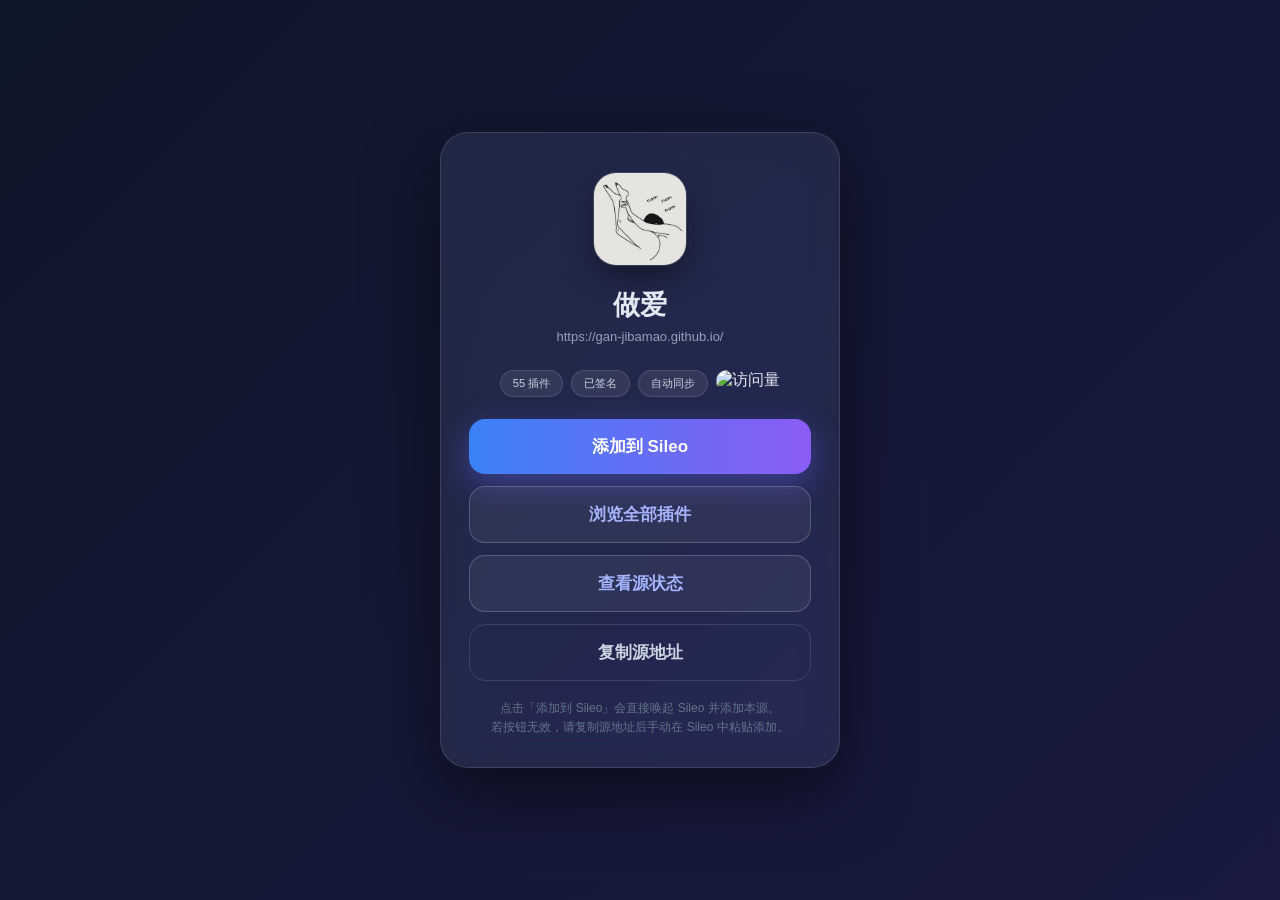
==== index.html @ 54652205 "feat: 移除首页「添加到 Cydia」按钮 去掉 index.html 第105行的 cydia:// 深链按钮，以及随之失效的 .btn.cydia 样式。 首页仅保留 Sileo 添加入口。" ====
<!DOCTYPE html>
<html lang="zh-CN">
<head>
<meta charset="UTF-8">
<meta name="viewport" content="width=device-width, initial-scale=1.0, viewport-fit=cover">
<title>做爱 · Sileo 源</title>
<style>
  :root {
    --bg1: #0f172a;
    --bg2: #1e1b4b;
    --bg3: #0f172a;
    --card: rgba(255,255,255,0.07);
    --border: rgba(255,255,255,0.12);
    --text: #e2e8f0;
    --muted: #94a3b8;
  }
  * { margin: 0; padding: 0; box-sizing: border-box; }
  body {
    font-family: -apple-system, "PingFang SC", "Helvetica Neue", sans-serif;
    min-height: 100vh;
    display: flex;
    align-items: center;
    justify-content: center;
    background: linear-gradient(135deg, var(--bg1), var(--bg2), var(--bg3));
    background-size: 300% 300%;
    animation: bgmove 18s ease infinite;
    padding: 24px;
    color: var(--text);
  }
  @keyframes bgmove {
    0% { background-position: 0% 50%; }
    50% { background-position: 100% 50%; }
    100% { background-position: 0% 50%; }
  }
  .wrap { width: 100%; max-width: 400px; }
  .card {
    background: var(--card);
    border: 1px solid var(--border);
    border-radius: 28px;
    padding: 40px 28px 30px;
    text-align: center;
    backdrop-filter: blur(18px) saturate(140%);
    box-shadow: 0 24px 70px rgba(0,0,0,0.5);
  }
  .icon {
    width: 92px; height: 92px;
    border-radius: 22px;
    object-fit: cover;
    box-shadow: 0 0 0 1px rgba(255,255,255,0.15), 0 12px 30px rgba(0,0,0,0.4);
  }
  h1 { font-size: 27px; margin: 18px 0 6px; font-weight: 700; letter-spacing: 0.5px; }
  .url {
    font-size: 13px; color: var(--muted);
    word-break: break-all; margin-bottom: 26px;
  }
  .btn {
    display: block; width: 100%;
    padding: 16px 0; border-radius: 16px;
    font-size: 17px; font-weight: 600;
    text-decoration: none; margin-bottom: 12px;
    transition: transform .08s ease, opacity .2s ease, box-shadow .2s ease;
    -webkit-tap-highlight-color: transparent;
    cursor: pointer; border: none; color: #fff;
  }
  .btn:active { transform: scale(0.97); }
  .btn.sileo {
    background: linear-gradient(90deg, #3b82f6, #8b5cf6);
    box-shadow: 0 10px 30px rgba(99,102,241,0.4);
  }
  .btn.sileo:hover { box-shadow: 0 14px 40px rgba(99,102,241,0.55); }
  .btn.browse {
    background: rgba(255,255,255,0.06);
    border: 1px solid rgba(255,255,255,0.2);
    color: #a5b4fc;
  }
  .btn.copy {
    background: transparent;
    border: 1px solid var(--border);
    color: #cbd5e1;
  }
  .badge-row { display: flex; gap: 8px; justify-content: center; margin-bottom: 22px; flex-wrap: wrap; }
  .badge {
    font-size: 11px; padding: 5px 12px; border-radius: 20px;
    background: rgba(255,255,255,0.08); border: 1px solid var(--border); color: #cbd5e1;
  }
  .hint { font-size: 12px; color: #64748b; margin-top: 18px; line-height: 1.6; }
</style>
</head>
<body>
  <div class="wrap">
    <div class="card">
      <img class="icon" src="CydiaIcon.png" alt="源图标">
      <h1>做爱</h1>
      <p class="url">https://gan-jibamao.github.io/</p>

      <div class="badge-row">
        <span class="badge" id="pkgcount">— 插件</span>
        <span class="badge">已签名</span>
        <span class="badge">自动同步</span>
        <img src="https://visitor-badge.laobi.icu/badge?page_id=gan-jibamao.repo" alt="访问量" style="height:23px;border-radius:12px;">
      </div>

      <a class="btn sileo" href="sileo://source/https://gan-jibamao.github.io/">添加到 Sileo</a>
      <a class="btn browse" href="packages.html">浏览全部插件</a>
      <a class="btn browse" href="status.html">查看源状态</a>
      <button class="btn copy" onclick="copyURL()">复制源地址</button>

      <p class="hint">点击「添加到 Sileo」会直接唤起 Sileo 并添加本源。<br>若按钮无效，请复制源地址后手动在 Sileo 中粘贴添加。</p>
    </div>
  </div>

  <script>
    fetch('status.json').then(function(r){return r.json();}).then(function(d){
      if (d.package_count) document.getElementById('pkgcount').textContent = d.package_count + ' 插件';
    }).catch(function(){});
    function copyURL() {
      var url = 'https://gan-jibamao.github.io/';
      var btn = document.querySelector('.copy');
      function done() {
        btn.textContent = '已复制 ✓';
        setTimeout(function(){ btn.textContent = '复制源地址'; }, 2000);
      }
      if (navigator.clipboard && navigator.clipboard.writeText) {
        navigator.clipboard.writeText(url).then(done, done);
      } else {
        var t = document.createElement('textarea');
        t.value = url;
        document.body.appendChild(t);
        t.select();
        try { document.execCommand('copy'); } catch(e) {}
        document.body.removeChild(t);
        done();
      }
    }
  </script>
</body>
</html>
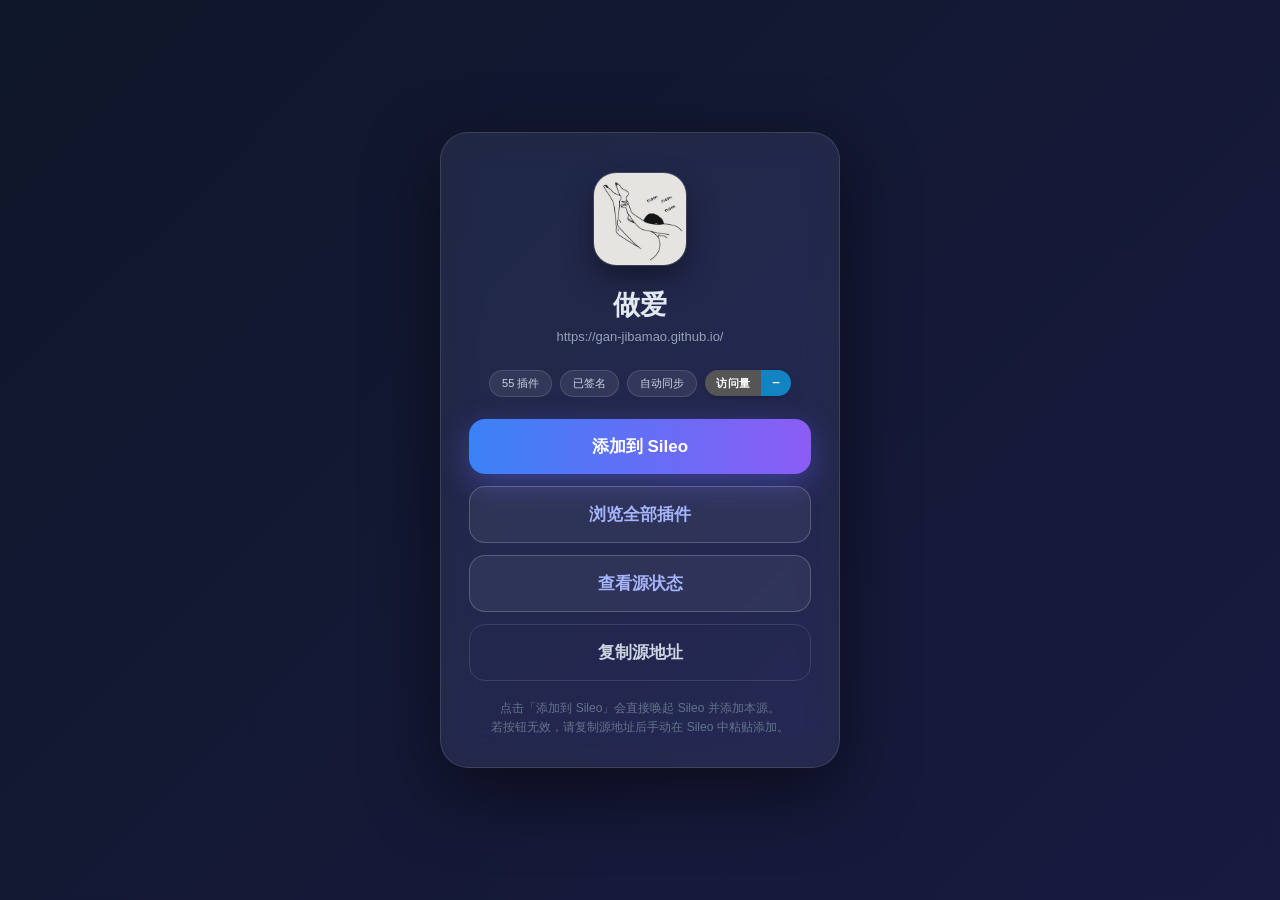
==== commit a1eabf3e: "feat: 访问量徽章改中文自绘 去掉 visitor-badge 的英文 visitors 外链图，改为本地双色徽章： 左灰底「访问量」右蓝底数字，数字走 abacus 计数接口自增。 解决第三方 " ====
--- a/index.html
+++ b/index.html
@@ -83,6 +83,17 @@
     font-size: 11px; padding: 5px 12px; border-radius: 20px;
     background: rgba(255,255,255,0.08); border: 1px solid var(--border); color: #cbd5e1;
   }
+  .counter {
+    display: inline-flex; align-items: stretch; height: 26px;
+    border-radius: 20px; overflow: hidden; vertical-align: middle;
+    font-size: 11px; font-weight: 600; line-height: 26px;
+    box-shadow: 0 1px 3px rgba(0,0,0,0.25);
+  }
+  .counter-label { background: #555; color: #fff; padding: 0 11px; letter-spacing: 0.02em; }
+  .counter-num {
+    background: #1283c3; color: #fff; padding: 0 11px; min-width: 30px;
+    text-align: center; font-family: ui-monospace, SFMono-Regular, Menlo, monospace;
+  }
   .hint { font-size: 12px; color: #64748b; margin-top: 18px; line-height: 1.6; }
 </style>
 </head>
@@ -97,7 +108,9 @@
         <span class="badge" id="pkgcount">— 插件</span>
         <span class="badge">已签名</span>
         <span class="badge">自动同步</span>
-        <img src="https://visitor-badge.laobi.icu/badge?page_id=gan-jibamao.repo" alt="访问量" style="height:23px;border-radius:12px;">
+        <span class="counter" title="访问量">
+          <span class="counter-label">访问量</span><span class="counter-num" id="hitnum">—</span>
+        </span>
       </div>
 
       <a class="btn sileo" href="sileo://source/https://gan-jibamao.github.io/">添加到 Sileo</a>
@@ -113,6 +126,12 @@
     fetch('status.json').then(function(r){return r.json();}).then(function(d){
       if (d.package_count) document.getElementById('pkgcount').textContent = d.package_count + ' 插件';
     }).catch(function(){});
+
+    // 访问量：abacus 计数服务，每次加载自增 1
+    fetch('https://abacus.jasoncameron.dev/hit/gan-jibamao/repo')
+      .then(function(r){ return r.json(); })
+      .then(function(d){ if (d && d.value != null) document.getElementById('hitnum').textContent = d.value; })
+      .catch(function(){ document.getElementById('hitnum').textContent = '—'; });
     function copyURL() {
       var url = 'https://gan-jibamao.github.io/';
       var btn = document.querySelector('.copy');
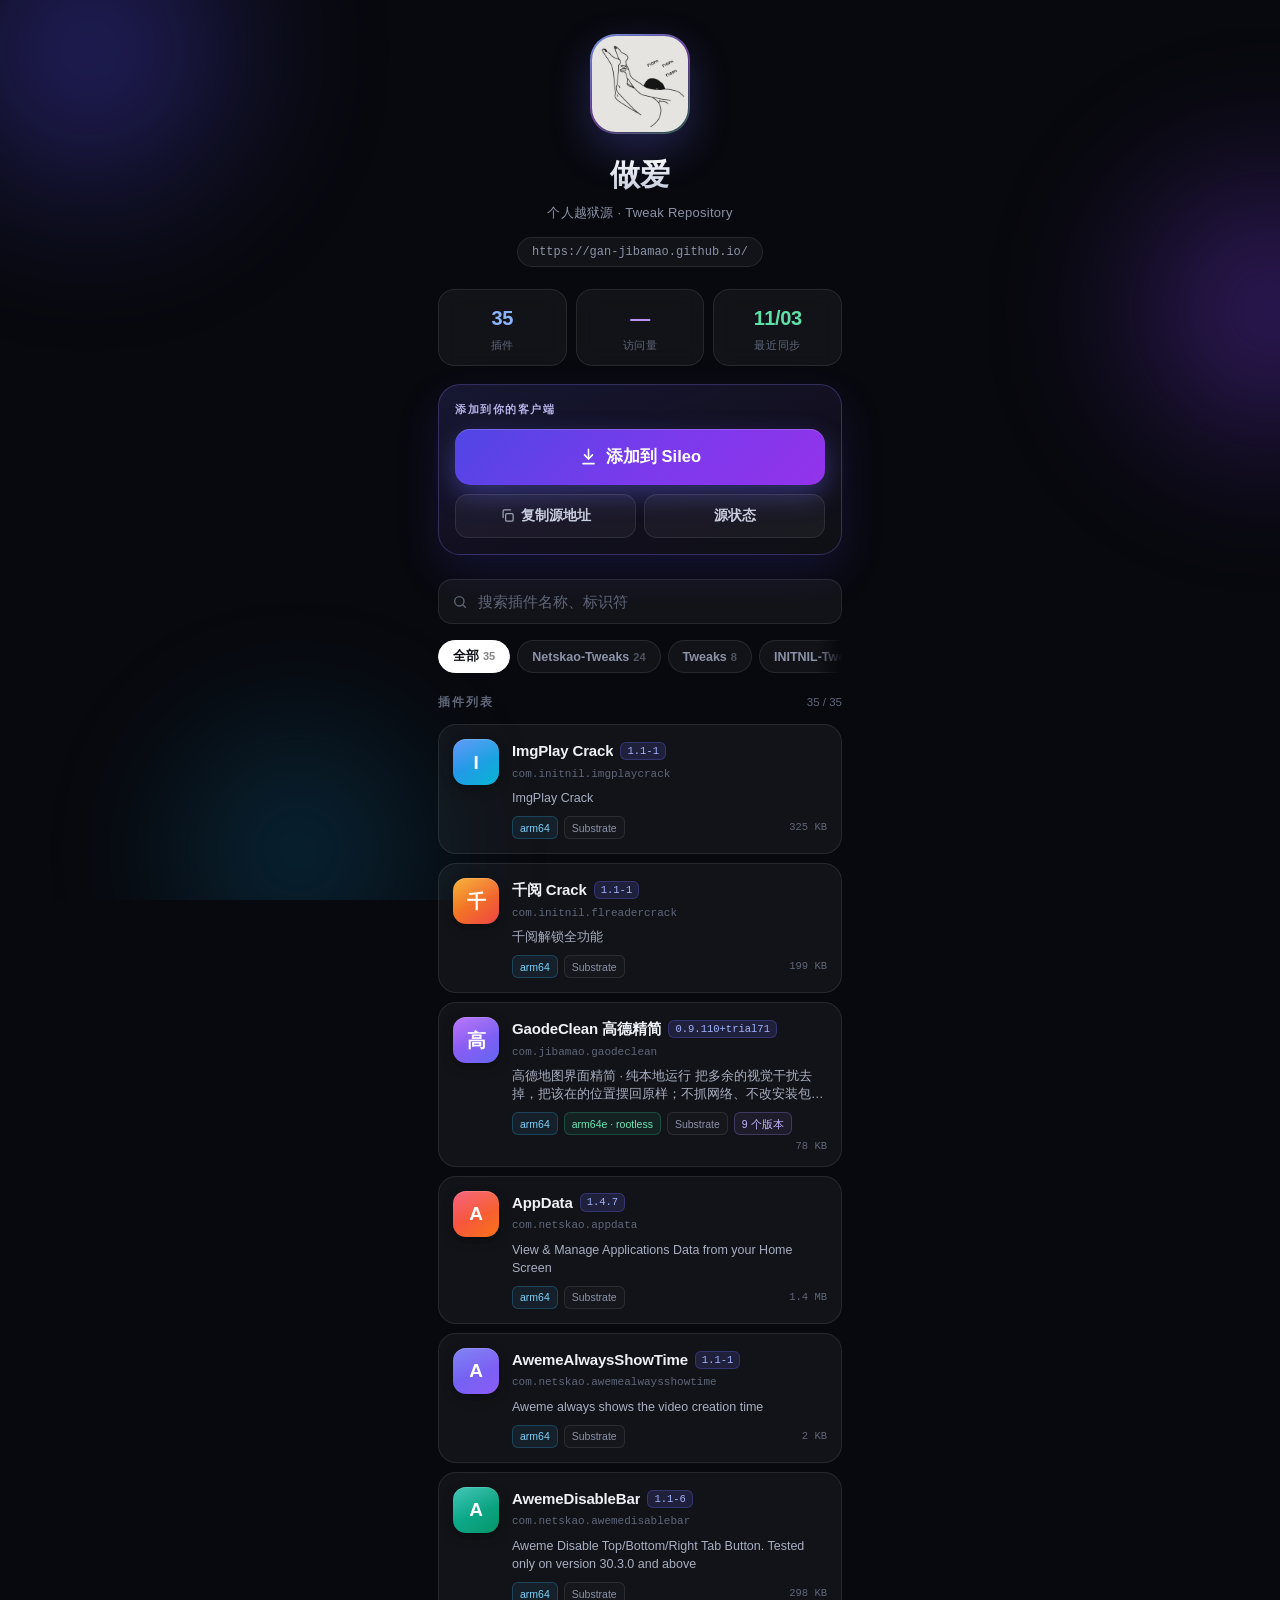
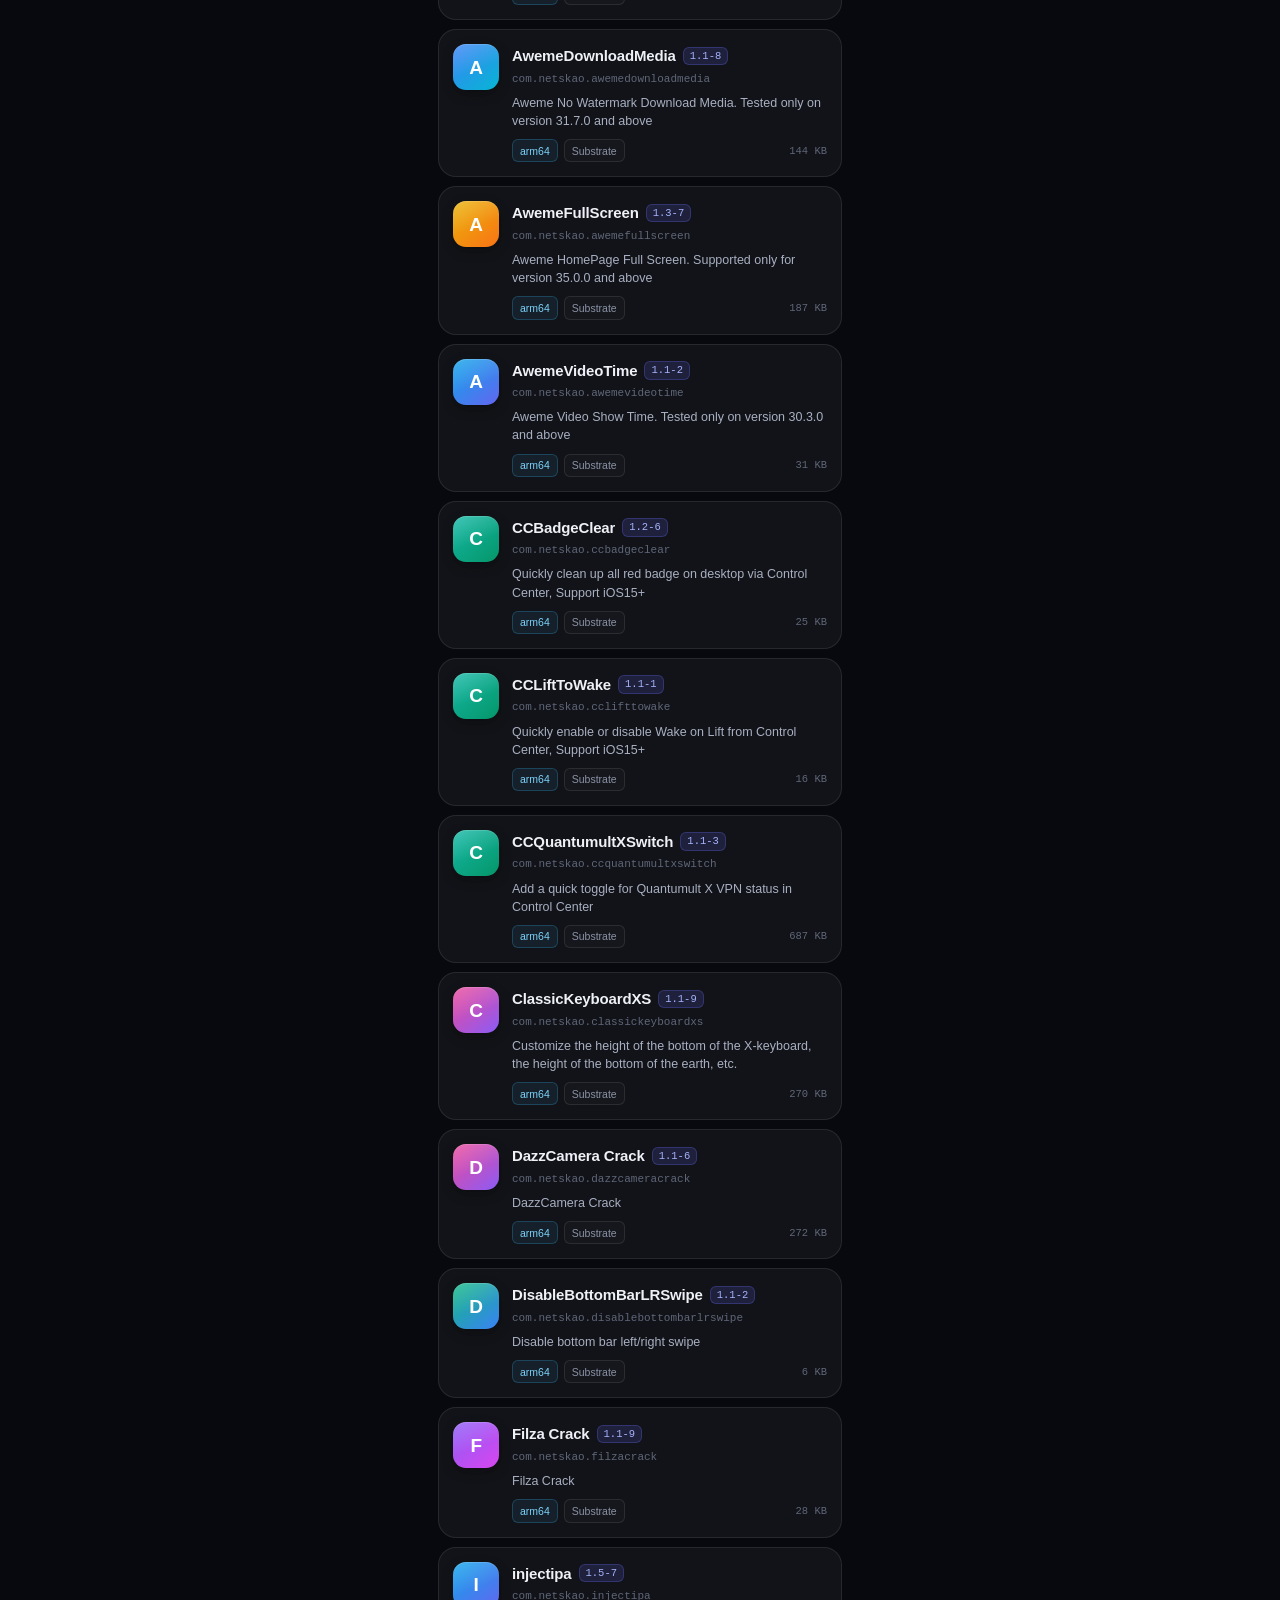
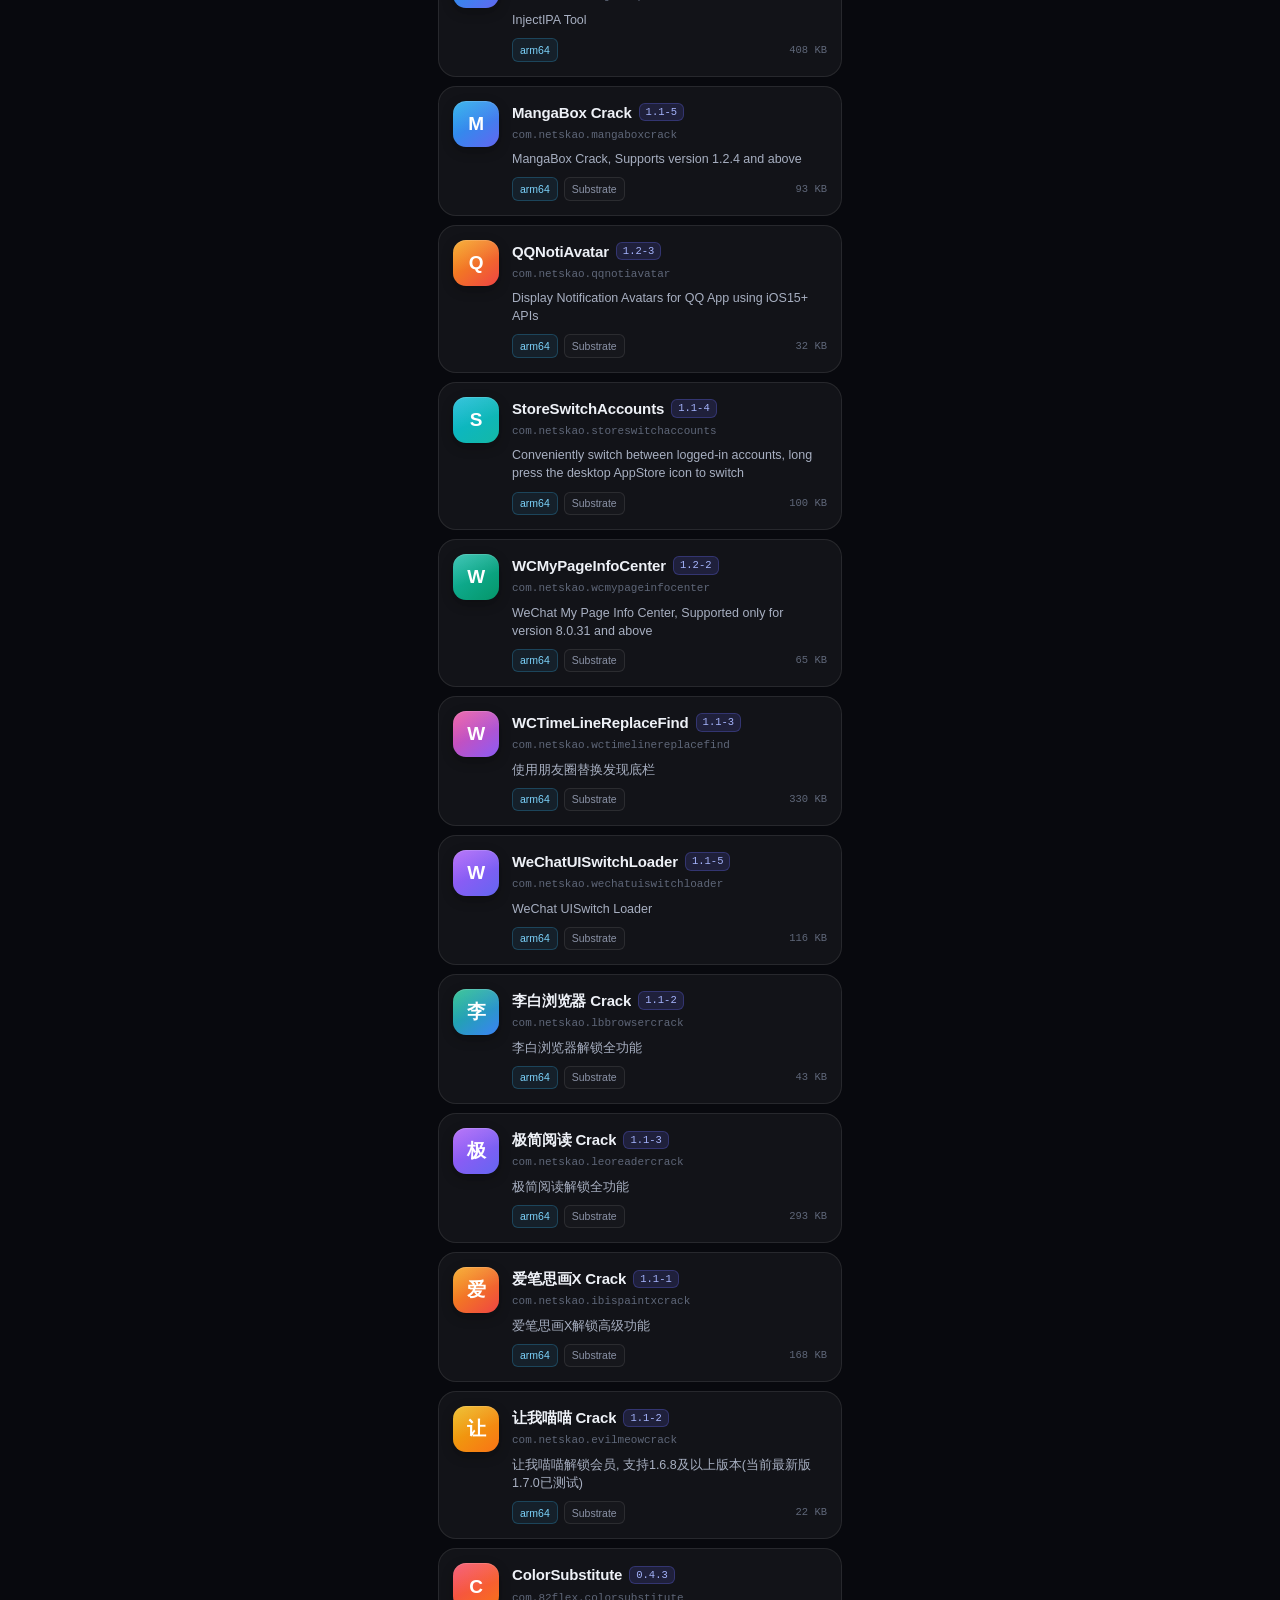
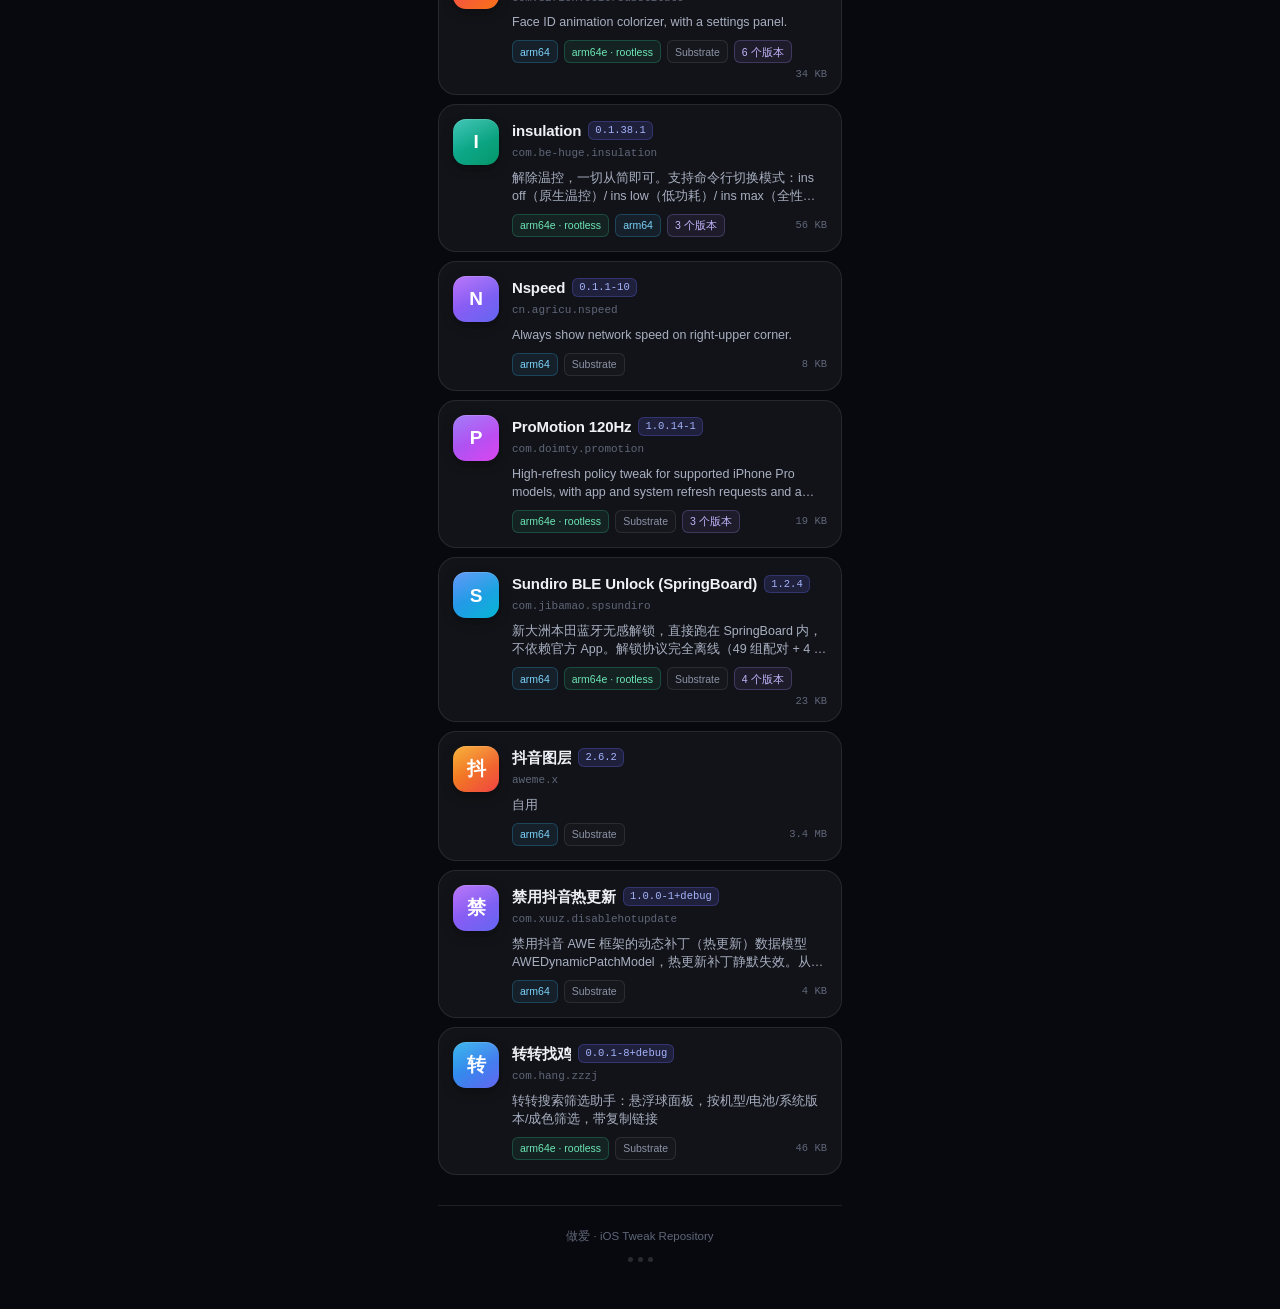
==== commit 2bb68b9c: "feat: 首页全新设计 — 环境光 + 搜索 + 分类 + 包去重 视觉层： - 三团 CSS 环境光缓慢漂移，玻璃拟态卡片分层 - 图标渐变描边环，标题渐变字 - 三张大数字统计卡（插件 / 访问" ====
--- a/index.html
+++ b/index.html
@@ -3,154 +3,500 @@
 <head>
 <meta charset="UTF-8">
 <meta name="viewport" content="width=device-width, initial-scale=1.0, viewport-fit=cover">
-<title>做爱 · Sileo 源</title>
+<meta name="apple-mobile-web-app-capable" content="yes">
+<meta name="theme-color" content="#0a0b10">
+<title>做爱 · 源</title>
 <style>
-  :root {
-    --bg1: #0f172a;
-    --bg2: #1e1b4b;
-    --bg3: #0f172a;
-    --card: rgba(255,255,255,0.07);
-    --border: rgba(255,255,255,0.12);
-    --text: #e2e8f0;
-    --muted: #94a3b8;
-  }
-  * { margin: 0; padding: 0; box-sizing: border-box; }
-  body {
-    font-family: -apple-system, "PingFang SC", "Helvetica Neue", sans-serif;
-    min-height: 100vh;
-    display: flex;
-    align-items: center;
-    justify-content: center;
-    background: linear-gradient(135deg, var(--bg1), var(--bg2), var(--bg3));
-    background-size: 300% 300%;
-    animation: bgmove 18s ease infinite;
-    padding: 24px;
-    color: var(--text);
-  }
-  @keyframes bgmove {
-    0% { background-position: 0% 50%; }
-    50% { background-position: 100% 50%; }
-    100% { background-position: 0% 50%; }
-  }
-  .wrap { width: 100%; max-width: 400px; }
-  .card {
-    background: var(--card);
-    border: 1px solid var(--border);
-    border-radius: 28px;
-    padding: 40px 28px 30px;
-    text-align: center;
-    backdrop-filter: blur(18px) saturate(140%);
-    box-shadow: 0 24px 70px rgba(0,0,0,0.5);
-  }
-  .icon {
-    width: 92px; height: 92px;
-    border-radius: 22px;
-    object-fit: cover;
-    box-shadow: 0 0 0 1px rgba(255,255,255,0.15), 0 12px 30px rgba(0,0,0,0.4);
-  }
-  h1 { font-size: 27px; margin: 18px 0 6px; font-weight: 700; letter-spacing: 0.5px; }
-  .url {
-    font-size: 13px; color: var(--muted);
-    word-break: break-all; margin-bottom: 26px;
-  }
-  .btn {
-    display: block; width: 100%;
-    padding: 16px 0; border-radius: 16px;
-    font-size: 17px; font-weight: 600;
-    text-decoration: none; margin-bottom: 12px;
-    transition: transform .08s ease, opacity .2s ease, box-shadow .2s ease;
-    -webkit-tap-highlight-color: transparent;
-    cursor: pointer; border: none; color: #fff;
-  }
-  .btn:active { transform: scale(0.97); }
-  .btn.sileo {
-    background: linear-gradient(90deg, #3b82f6, #8b5cf6);
-    box-shadow: 0 10px 30px rgba(99,102,241,0.4);
-  }
-  .btn.sileo:hover { box-shadow: 0 14px 40px rgba(99,102,241,0.55); }
-  .btn.browse {
-    background: rgba(255,255,255,0.06);
-    border: 1px solid rgba(255,255,255,0.2);
-    color: #a5b4fc;
-  }
-  .btn.copy {
-    background: transparent;
-    border: 1px solid var(--border);
-    color: #cbd5e1;
-  }
-  .badge-row { display: flex; gap: 8px; justify-content: center; margin-bottom: 22px; flex-wrap: wrap; }
-  .badge {
-    font-size: 11px; padding: 5px 12px; border-radius: 20px;
-    background: rgba(255,255,255,0.08); border: 1px solid var(--border); color: #cbd5e1;
-  }
-  .counter {
-    display: inline-flex; align-items: stretch; height: 26px;
-    border-radius: 20px; overflow: hidden; vertical-align: middle;
-    font-size: 11px; font-weight: 600; line-height: 26px;
-    box-shadow: 0 1px 3px rgba(0,0,0,0.25);
-  }
-  .counter-label { background: #555; color: #fff; padding: 0 11px; letter-spacing: 0.02em; }
-  .counter-num {
-    background: #1283c3; color: #fff; padding: 0 11px; min-width: 30px;
-    text-align: center; font-family: ui-monospace, SFMono-Regular, Menlo, monospace;
-  }
-  .hint { font-size: 12px; color: #64748b; margin-top: 18px; line-height: 1.6; }
+:root{
+  --bg:#08090e;
+  --panel:rgba(255,255,255,.045);
+  --panel-2:rgba(255,255,255,.07);
+  --line:rgba(255,255,255,.09);
+  --line-2:rgba(255,255,255,.14);
+  --txt:#eef1f7;
+  --dim:#8b93a7;
+  --dim-2:#5f6779;
+  --c1:#6366f1;
+  --c2:#8b5cf6;
+  --ok:#34d399;
+  --r:22px;
+}
+*{margin:0;padding:0;box-sizing:border-box;-webkit-tap-highlight-color:transparent}
+html{-webkit-text-size-adjust:100%}
+body{
+  font:15px/1.55 -apple-system,"SF Pro Text","PingFang SC","Helvetica Neue",sans-serif;
+  background:var(--bg); color:var(--txt); min-height:100vh;
+  padding:env(safe-area-inset-top) 0 calc(40px + env(safe-area-inset-bottom));
+  overflow-x:hidden;
+}
+
+/* ---------- 环境光 ---------- */
+.aura{position:fixed;inset:0;pointer-events:none;z-index:0;overflow:hidden}
+.aura i{position:absolute;display:block;border-radius:50%;filter:blur(70px);opacity:.5}
+.aura .a1{width:420px;height:420px;top:-160px;left:-120px;
+  background:radial-gradient(circle,#4f46e5,transparent 68%);animation:drift1 22s ease-in-out infinite}
+.aura .a2{width:380px;height:380px;top:120px;right:-180px;
+  background:radial-gradient(circle,#7c3aed,transparent 68%);animation:drift2 26s ease-in-out infinite}
+.aura .a3{width:340px;height:340px;bottom:-120px;left:10%;
+  background:radial-gradient(circle,#0ea5e9,transparent 70%);opacity:.28;animation:drift1 30s ease-in-out infinite reverse}
+@keyframes drift1{0%,100%{transform:translate(0,0) scale(1)}50%{transform:translate(30px,-26px) scale(1.12)}}
+@keyframes drift2{0%,100%{transform:translate(0,0) scale(1)}50%{transform:translate(-28px,34px) scale(1.08)}}
+
+.wrap{position:relative;z-index:1;width:100%;max-width:440px;margin:0 auto;padding:0 18px}
+
+/* ---------- 头部 ---------- */
+header{padding:34px 0 0;text-align:center}
+.logo-ring{
+  width:100px;height:100px;margin:0 auto;border-radius:26px;padding:2px;
+  background:linear-gradient(145deg,rgba(122,162,255,.85),rgba(168,85,247,.55),rgba(94,225,168,.35));
+  box-shadow:0 16px 40px rgba(99,102,241,.28), inset 0 0 0 1px rgba(255,255,255,.1);
+}
+.logo-ring img{
+  width:100%;height:100%;border-radius:24px;object-fit:cover;display:block;
+  background:#0a0b10;
+}
+h1{font-size:30px;font-weight:800;letter-spacing:.01em;margin:18px 0 4px;
+  background:linear-gradient(180deg,#fff,#b9c2d6);-webkit-background-clip:text;
+  background-clip:text;color:transparent}
+.sub{font-size:13px;color:var(--dim);letter-spacing:.02em}
+.url{
+  margin:14px auto 0;display:inline-flex;align-items:center;gap:7px;
+  font:12px/1 ui-monospace,SFMono-Regular,Menlo,monospace;color:var(--dim);
+  background:var(--panel);border:1px solid var(--line);border-radius:99px;
+  padding:8px 14px;max-width:100%;
+}
+.url span{overflow:hidden;text-overflow:ellipsis;white-space:nowrap}
+
+/* ---------- 统计 ---------- */
+.stats{display:grid;grid-template-columns:repeat(3,1fr);gap:9px;margin:22px 0 0}
+.stat{
+  background:var(--panel);border:1px solid var(--line);border-radius:16px;
+  padding:13px 8px 12px;text-align:center;backdrop-filter:blur(10px);
+}
+.stat b{display:block;font-size:20px;font-weight:750;letter-spacing:-.02em;
+  font-variant-numeric:tabular-nums}
+.stat small{display:block;font-size:10.5px;color:var(--dim-2);margin-top:3px;letter-spacing:.06em}
+.stat.blue b{color:#8bb4ff}
+.stat.violet b{color:#b794ff}
+.stat.green b{color:#5ee1a8}
+
+/* ---------- 添加源 ---------- */
+.addcard{
+  margin:18px 0 0;padding:16px;border-radius:var(--r);
+  background:linear-gradient(160deg,rgba(99,102,241,.16),rgba(139,92,246,.08) 55%,rgba(255,255,255,.03));
+  border:1px solid rgba(139,124,255,.28);
+  box-shadow:0 18px 44px rgba(79,70,229,.16);
+}
+.addlabel{font-size:11px;color:#b8b3e8;letter-spacing:.14em;font-weight:600;margin-bottom:11px}
+.addbtn{
+  display:flex;align-items:center;justify-content:center;gap:8px;
+  width:100%;padding:15px;border-radius:15px;text-decoration:none;
+  font-size:16.5px;font-weight:700;color:#fff;border:none;
+  background:linear-gradient(135deg,#4f46e5,#7c3aed 55%,#9333ea);
+  box-shadow:0 10px 26px rgba(99,102,241,.4),inset 0 1px 0 rgba(255,255,255,.18);
+  transition:transform .12s,box-shadow .2s;
+}
+.addbtn:active{transform:scale(.975);box-shadow:0 6px 16px rgba(99,102,241,.36)}
+.addbtn svg{width:19px;height:19px;flex:none}
+.addrow{display:flex;gap:8px;margin-top:9px}
+.ghost{
+  flex:1;display:flex;align-items:center;justify-content:center;gap:6px;
+  padding:11px;border-radius:13px;font-size:13.5px;font-weight:600;
+  text-decoration:none;color:#c9cfe0;background:var(--panel);
+  border:1px solid var(--line);transition:background .15s,transform .1s;
+  cursor:pointer;font-family:inherit;
+}
+.ghost:active{transform:scale(.97);background:var(--panel-2)}
+.ghost svg{width:15px;height:15px;opacity:.75}
+.copied{color:var(--ok)!important;border-color:rgba(52,211,153,.4)!important}
+
+/* ---------- 搜索 ---------- */
+.searchbox{position:relative;margin:24px 0 14px}
+.searchbox svg{
+  position:absolute;left:14px;top:50%;transform:translateY(-50%);
+  width:16px;height:16px;color:var(--dim-2);pointer-events:none
+}
+#q{
+  width:100%;padding:13px 40px 13px 39px;border-radius:14px;
+  background:var(--panel);border:1px solid var(--line);color:var(--txt);
+  font-size:15px;font-family:inherit;outline:none;transition:border-color .18s,background .18s;
+  -webkit-appearance:none;appearance:none;
+}
+#q::-webkit-search-decoration,
+#q::-webkit-search-cancel-button,
+#q::-webkit-search-results-button,
+#q::-webkit-search-results-decoration{-webkit-appearance:none;display:none}
+#q::placeholder{color:var(--dim-2)}
+#q:focus{border-color:rgba(139,124,255,.5);background:rgba(255,255,255,.06)}
+#clear{
+  position:absolute;right:10px;top:50%;transform:translateY(-50%);
+  width:22px;height:22px;border-radius:50%;border:none;display:none;
+  background:rgba(255,255,255,.12);color:var(--dim);font-size:13px;
+  line-height:1;cursor:pointer;font-family:inherit;
+}
+#clear.on{display:block}
+
+/* ---------- 分类 ---------- */
+.filters{display:flex;gap:7px;overflow-x:auto;padding:2px 0 12px;
+  scrollbar-width:none;-webkit-overflow-scrolling:touch;
+  -webkit-mask-image:linear-gradient(90deg,#000 0,#000 calc(100% - 26px),transparent 100%);
+  mask-image:linear-gradient(90deg,#000 0,#000 calc(100% - 26px),transparent 100%);}
+.filters::-webkit-scrollbar{display:none}
+.chip{
+  flex:none;padding:7px 14px;border-radius:99px;font-size:12.5px;font-weight:600;
+  background:var(--panel);border:1px solid var(--line);color:var(--dim);
+  cursor:pointer;font-family:inherit;white-space:nowrap;transition:all .15s;
+}
+.chip.on{background:#fff;color:#0b0c12;border-color:#fff}
+.chip .n{opacity:.5;margin-left:4px;font-size:11px}
+
+/* ---------- 包列表 ---------- */
+.listhead{display:flex;align-items:baseline;justify-content:space-between;margin:8px 0 12px}
+.listhead h2{font-size:12px;letter-spacing:.16em;color:var(--dim-2);font-weight:600}
+#count{font-size:11.5px;color:var(--dim-2);font-variant-numeric:tabular-nums}
+
+.pkg{
+  display:flex;gap:13px;align-items:flex-start;
+  padding:14px;border-radius:18px;margin-bottom:9px;
+  background:var(--panel);border:1px solid var(--line);
+  transition:background .15s,border-color .15s,transform .1s;
+}
+.pkg:active{transform:scale(.99);background:var(--panel-2)}
+.ico{
+  width:46px;height:46px;border-radius:13px;flex:none;
+  display:grid;place-items:center;font-size:19px;font-weight:750;color:#fff;
+  letter-spacing:-.02em;box-shadow:0 4px 12px rgba(0,0,0,.3),inset 0 1px 0 rgba(255,255,255,.14);
+  position:relative;overflow:hidden;
+}
+.ico::after{content:"";position:absolute;inset:0;
+  background:linear-gradient(160deg,rgba(255,255,255,.2),transparent 55%)}
+.pkg-main{flex:1;min-width:0}
+.pkg-top{display:flex;align-items:center;gap:7px;flex-wrap:wrap}
+.pkg-name{font-size:15px;font-weight:680;letter-spacing:-.01em;
+  overflow:hidden;text-overflow:ellipsis;white-space:nowrap;max-width:100%}
+.ver{
+  font:10.5px/1 ui-monospace,SFMono-Regular,Menlo,monospace;
+  color:#a5b4fc;background:rgba(99,102,241,.16);
+  border:1px solid rgba(99,102,241,.3);padding:3px 6px;border-radius:6px;flex:none;
+}
+.pkg-id{font:11px/1.4 ui-monospace,SFMono-Regular,Menlo,monospace;
+  color:var(--dim-2);margin-top:4px;
+  overflow:hidden;text-overflow:ellipsis;white-space:nowrap}
+.pkg-desc{font-size:12.5px;color:#a8b0c2;margin-top:7px;
+  display:-webkit-box;-webkit-line-clamp:2;-webkit-box-orient:vertical;
+  overflow:hidden;line-height:1.45}
+.pkg-meta{display:flex;gap:6px;margin-top:9px;flex-wrap:wrap;align-items:center}
+.tag{font-size:10.5px;color:var(--dim);border:1px solid var(--line);
+  padding:2.5px 7px;border-radius:6px;background:rgba(255,255,255,.02)}
+.tag.arm{color:#7dd3fc;border-color:rgba(56,189,248,.24);background:rgba(56,189,248,.08)}
+.tag.rootless{color:#6ee7b7;border-color:rgba(52,211,153,.24);background:rgba(52,211,153,.08)}
+.tag.more{color:#c4b5fd;border-color:rgba(167,139,250,.26);background:rgba(167,139,250,.08)}
+.size{margin-left:auto;font:10.5px/1 ui-monospace,Menlo,monospace;color:var(--dim-2)}
+
+.empty{text-align:center;padding:44px 20px;color:var(--dim-2);font-size:13.5px}
+.empty b{display:block;font-size:15px;color:var(--dim);margin-bottom:6px;font-weight:600}
+
+/* ---------- 页脚 ---------- */
+footer{margin-top:30px;padding-top:20px;border-top:1px solid var(--line);
+  text-align:center;color:var(--dim-2);font-size:11.5px;line-height:1.8}
+footer a{color:var(--dim);text-decoration:none;border-bottom:1px solid var(--line)}
+.dots{display:inline-flex;gap:5px;margin-top:10px}
+.dots i{width:5px;height:5px;border-radius:50%;background:var(--line-2);display:block}
 </style>
 </head>
 <body>
-  <div class="wrap">
-    <div class="card">
-      <img class="icon" src="CydiaIcon.png" alt="源图标">
-      <h1>做爱</h1>
-      <p class="url">https://gan-jibamao.github.io/</p>
-
-      <div class="badge-row">
-        <span class="badge" id="pkgcount">— 插件</span>
-        <span class="badge">已签名</span>
-        <span class="badge">自动同步</span>
-        <span class="counter" title="访问量">
-          <span class="counter-label">访问量</span><span class="counter-num" id="hitnum">—</span>
-        </span>
-      </div>
-
-      <a class="btn sileo" href="sileo://source/https://gan-jibamao.github.io/">添加到 Sileo</a>
-      <a class="btn browse" href="packages.html">浏览全部插件</a>
-      <a class="btn browse" href="status.html">查看源状态</a>
-      <button class="btn copy" onclick="copyURL()">复制源地址</button>
-
-      <p class="hint">点击「添加到 Sileo」会直接唤起 Sileo 并添加本源。<br>若按钮无效，请复制源地址后手动在 Sileo 中粘贴添加。</p>
+
+<div class="aura"><i class="a1"></i><i class="a2"></i><i class="a3"></i></div>
+
+<div class="wrap">
+
+  <header>
+    <div class="logo-ring"><img src="CydiaIcon.png" alt="源图标"></div>
+    <h1>做爱</h1>
+    <div class="sub">个人越狱源 · Tweak Repository</div>
+    <div class="url"><span>https://gan-jibamao.github.io/</span></div>
+  </header>
+
+  <div class="stats">
+    <div class="stat blue"><b id="s-pkg">—</b><small>插件</small></div>
+    <div class="stat violet"><b id="s-visit">—</b><small>访问量</small></div>
+    <div class="stat green"><b id="s-sync">—</b><small>最近同步</small></div>
+  </div>
+
+  <div class="addcard">
+    <div class="addlabel">添加到你的客户端</div>
+    <a class="addbtn" href="sileo://source/https://gan-jibamao.github.io/">
+      <svg viewBox="0 0 24 24" fill="none" stroke="currentColor" stroke-width="2" stroke-linecap="round" stroke-linejoin="round"><path d="M12 3v12"/><path d="m7 10 5 5 5-5"/><path d="M5 21h14"/></svg>
+      添加到 Sileo
+    </a>
+    <div class="addrow">
+      <button class="ghost" id="copybtn" onclick="copyURL()">
+        <svg viewBox="0 0 24 24" fill="none" stroke="currentColor" stroke-width="2" stroke-linecap="round" stroke-linejoin="round"><rect x="9" y="9" width="12" height="12" rx="2"/><path d="M5 15V5a2 2 0 0 1 2-2h10"/></svg>
+        复制源地址
+      </button>
+      <a class="ghost" href="status.html">源状态</a>
     </div>
   </div>
 
-  <script>
-    fetch('status.json').then(function(r){return r.json();}).then(function(d){
-      if (d.package_count) document.getElementById('pkgcount').textContent = d.package_count + ' 插件';
-    }).catch(function(){});
-
-    // 访问量：abacus 计数服务，每次加载自增 1
-    fetch('https://abacus.jasoncameron.dev/hit/gan-jibamao/repo')
-      .then(function(r){ return r.json(); })
-      .then(function(d){ if (d && d.value != null) document.getElementById('hitnum').textContent = d.value; })
-      .catch(function(){ document.getElementById('hitnum').textContent = '—'; });
-    function copyURL() {
-      var url = 'https://gan-jibamao.github.io/';
-      var btn = document.querySelector('.copy');
-      function done() {
-        btn.textContent = '已复制 ✓';
-        setTimeout(function(){ btn.textContent = '复制源地址'; }, 2000);
+  <div class="searchbox">
+    <svg viewBox="0 0 24 24" fill="none" stroke="currentColor" stroke-width="2" stroke-linecap="round"><circle cx="11" cy="11" r="7"/><path d="m20 20-3.5-3.5"/></svg>
+    <input id="q" type="search" placeholder="搜索插件名称、标识符" autocomplete="off" spellcheck="false">
+    <button id="clear" onclick="clearQ()" aria-label="清空">×</button>
+  </div>
+
+  <div class="filters" id="filters"></div>
+
+  <div class="listhead">
+    <h2>插件列表</h2>
+    <span id="count">—</span>
+  </div>
+
+  <div id="list"></div>
+
+  <footer>
+    <div>做爱 · iOS Tweak Repository</div>
+    <div class="dots"><i></i><i></i><i></i></div>
+  </footer>
+
+</div>
+
+<script>
+(function(){
+  'use strict';
+
+  var BASE = location.origin + location.pathname.replace(/index\.html?$/,'').replace(/\/$/,'');
+  var SRC  = BASE + '/';
+
+  /* ---------- 工具 ---------- */
+  function esc(s){
+    return String(s==null?'':s).replace(/[&<>"']/g,function(c){
+      return {'&':'&amp;','<':'&lt;','>':'&gt;','"':'&quot;',"'":'&#39;'}[c];
+    });
+  }
+  function hash(str){
+    var h=0;
+    for(var i=0;i<str.length;i++){ h=((h<<5)-h)+str.charCodeAt(i); h|=0; }
+    return Math.abs(h);
+  }
+  var GRADS=[
+    ['#6366f1','#8b5cf6'],['#0ea5e9','#6366f1'],['#14b8a6','#059669'],
+    ['#f59e0b','#ef4444'],['#ec4899','#8b5cf6'],['#3b82f6','#06b6d4'],
+    ['#8b5cf6','#d946ef'],['#f43f5e','#f97316'],['#10b981','#3b82f6'],
+    ['#a855f7','#6366f1'],['#eab308','#f97316'],['#06b6d4','#14b8a6']
+  ];
+  function grad(id){
+    var g=GRADS[hash(id)%GRADS.length];
+    return 'linear-gradient(140deg,'+g[0]+','+g[1]+')';
+  }
+  function initial(name,id){
+    var s=(name||id||'?').trim();
+    var m=s.match(/[\u4e00-\u9fa5]/);
+    if(m) return m[0];
+    return (s[0]||'?').toUpperCase();
+  }
+  function kb(n){
+    n=Number(n)||0;
+    if(n>=1048576) return (n/1048576).toFixed(1)+' MB';
+    return Math.max(1,Math.round(n/1024))+' KB';
+  }
+  function cleanDesc(s){
+    if(!s) return '';
+    return String(s).replace(/<br\s*\/?>/gi,' ').replace(/<[^>]+>/g,'')
+                    .replace(/\s+/g,' ').trim();
+  }
+
+  /* ---------- 解析 Packages ---------- */
+  function parse(text){
+    return text.split(/\n\s*\n/).map(function(block){
+      var o={}, last=null;
+      block.split('\n').forEach(function(line){
+        if(/^\s/.test(line)&&last){ o[last]+=' '+line.trim(); return; }
+        var i=line.indexOf(':');
+        if(i<0) return;
+        last=line.slice(0,i).trim();
+        o[last]=line.slice(i+1).trim();
+      });
+      return o;
+    }).filter(function(o){ return o.Package; });
+  }
+
+  var ALL=[], UNIQUE=[], SECTION='全部', QUERY='';
+
+  /* 按包 ID 归并：同一包的多版本/多架构只保留最新一条，
+     并把所有架构收进 archs 数组，供卡片合成标签。 */
+  function dedupe(list){
+    var map={};
+    list.forEach(function(p){
+      var id=p.Package;
+      var cur=map[id];
+      var arch=(p.Architecture||'').replace('iphoneos-','');
+      if(!cur){
+        p.archs=arch?[arch]:[];
+        p.variants=1;
+        map[id]=p;
+        return;
       }
-      if (navigator.clipboard && navigator.clipboard.writeText) {
-        navigator.clipboard.writeText(url).then(done, done);
-      } else {
-        var t = document.createElement('textarea');
-        t.value = url;
-        document.body.appendChild(t);
-        t.select();
-        try { document.execCommand('copy'); } catch(e) {}
-        document.body.removeChild(t);
-        done();
+      cur.variants++;
+      if(arch && cur.archs.indexOf(arch)<0) cur.archs.push(arch);
+      if(verCmp(p.Version, cur.Version)>0){
+        var archs=cur.archs, variants=cur.variants;
+        map[id]=p; p.archs=archs; p.variants=variants;
       }
+    });
+    return Object.keys(map).map(function(k){ return map[k]; });
+  }
+
+  /* dpkg 版本比较的简化版：拆成数字段与字符串段逐段比 */
+  function verCmp(a,b){
+    function tok(v){
+      return String(v||'0').replace(/\+/g,'.').split(/[.\-~:]/).filter(function(s){return s!==''});
     }
-  </script>
+    var x=tok(a), y=tok(b), n=Math.max(x.length,y.length);
+    for(var i=0;i<n;i++){
+      var m=x[i]||'0', k=y[i]||'0';
+      var mn=/^\d+$/.test(m), kn=/^\d+$/.test(k);
+      if(mn&&kn){ var d=parseInt(m,10)-parseInt(k,10); if(d) return d>0?1:-1; }
+      else if(m!==k){ return m>k?1:-1; }
+    }
+    return 0;
+  }
+
+  function render(){
+    var q=QUERY.toLowerCase();
+    var rows=UNIQUE.filter(function(p){
+      if(SECTION!=='全部' && (p.Section||'其他')!==SECTION) return false;
+      if(!q) return true;
+      return (p.Name||'').toLowerCase().indexOf(q)>-1 ||
+             p.Package.toLowerCase().indexOf(q)>-1 ||
+             (p.Description||'').toLowerCase().indexOf(q)>-1 ||
+             (p.Author||'').toLowerCase().indexOf(q)>-1;
+    });
+
+    var list=document.getElementById('list');
+    document.getElementById('count').textContent = rows.length+' / '+UNIQUE.length;
+
+    if(!rows.length){
+      list.innerHTML='<div class="empty"><b>没有匹配的插件</b>换个关键词或分类试试</div>';
+      return;
+    }
+
+    list.innerHTML = rows.map(function(p){
+      var name=p.Name||p.Package;
+      var desc=cleanDesc(p.Description);
+      var archs=p.archs||[];
+      var tags='';
+      archs.forEach(function(a){
+        var isRL=/arm64e/.test(a);
+        tags+='<span class="tag '+(isRL?'rootless':'arm')+'">'+esc(a)+(isRL?' · rootless':'')+'</span>';
+      });
+      if(p.Depends&&/mobilesubstrate/.test(p.Depends)) tags+='<span class="tag">Substrate</span>';
+      if(p.variants>1) tags+='<span class="tag more">'+p.variants+' 个版本</span>';
+
+      return '<div class="pkg">'+
+        '<div class="ico" style="background:'+grad(p.Package)+'">'+esc(initial(name,p.Package))+'</div>'+
+        '<div class="pkg-main">'+
+          '<div class="pkg-top"><span class="pkg-name">'+esc(name)+'</span>'+
+            '<span class="ver">'+esc(p.Version||'—')+'</span></div>'+
+          '<div class="pkg-id">'+esc(p.Package)+'</div>'+
+          (desc?'<div class="pkg-desc">'+esc(desc)+'</div>':'')+
+          '<div class="pkg-meta">'+tags+
+            '<span class="size">'+kb(p.Size)+'</span></div>'+
+        '</div>'+
+      '</div>';
+    }).join('');
+  }
+
+  /* ---------- 分类 chip ---------- */
+  function buildFilters(){
+    var cnt={};
+    UNIQUE.forEach(function(p){
+      var s=p.Section||'其他';
+      cnt[s]=(cnt[s]||0)+1;
+    });
+    var names=['全部'].concat(Object.keys(cnt).sort(function(a,b){return cnt[b]-cnt[a]}));
+    document.getElementById('filters').innerHTML = names.map(function(n){
+      var c=n==='全部'?UNIQUE.length:cnt[n];
+      return '<button class="chip'+(n===SECTION?' on':'')+'" data-s="'+esc(n)+'">'+
+             esc(n)+'<span class="n">'+c+'</span></button>';
+    }).join('');
+    Array.prototype.forEach.call(document.querySelectorAll('.chip'),function(el){
+      el.onclick=function(){
+        SECTION=el.getAttribute('data-s');
+        buildFilters(); render();
+      };
+    });
+  }
+
+  /* ---------- 搜索 ---------- */
+  var qEl=document.getElementById('q'), cEl=document.getElementById('clear');
+  qEl.addEventListener('input',function(){
+    QUERY=qEl.value.trim();
+    cEl.className=QUERY?'on':'';
+    render();
+  });
+  window.clearQ=function(){
+    qEl.value=''; QUERY=''; cEl.className=''; render(); qEl.focus();
+  };
+
+  /* ---------- 复制 ---------- */
+  window.copyURL=function(){
+    var btn=document.getElementById('copybtn');
+    function done(){
+      btn.classList.add('copied');
+      btn.textContent='已复制 ✓';
+      setTimeout(function(){
+        btn.classList.remove('copied');
+        btn.innerHTML='<svg viewBox="0 0 24 24" fill="none" stroke="currentColor" stroke-width="2" stroke-linecap="round" stroke-linejoin="round"><rect x="9" y="9" width="12" height="12" rx="2"/><path d="M5 15V5a2 2 0 0 1 2-2h10"/></svg>复制源地址';
+      },1800);
+    }
+    if(navigator.clipboard&&navigator.clipboard.writeText){
+      navigator.clipboard.writeText(SRC).then(done,done);
+    }else{
+      var t=document.createElement('textarea');
+      t.value=SRC; document.body.appendChild(t); t.select();
+      try{document.execCommand('copy')}catch(e){}
+      document.body.removeChild(t); done();
+    }
+  };
+
+  /* ---------- 数据加载 ---------- */
+  fetch('./Packages',{cache:'no-cache'})
+    .then(function(r){ if(!r.ok) throw new Error('HTTP '+r.status); return r.text(); })
+    .then(function(t){
+      ALL=parse(t).sort(function(a,b){
+        return (a.Section||'').localeCompare(b.Section||'') ||
+               (a.Name||a.Package).localeCompare(b.Name||b.Package);
+      });
+      UNIQUE=dedupe(ALL).sort(function(a,b){
+        return (a.Section||'').localeCompare(b.Section||'') ||
+               (a.Name||a.Package).localeCompare(b.Name||b.Package);
+      });
+      document.getElementById('s-pkg').textContent=UNIQUE.length;
+      buildFilters(); render();
+    })
+    .catch(function(e){
+      document.getElementById('list').innerHTML=
+        '<div class="empty"><b>数据加载失败</b>'+esc(e.message)+'</div>';
+    });
+
+  fetch('status.json',{cache:'no-cache'})
+    .then(function(r){ return r.json(); })
+    .then(function(d){
+      if(d&&d.last_sync){
+        var t=new Date(d.last_sync);
+        // 用 UTC 日期，与「最近同步」标注保持一致，不随访问者时区漂移
+        var mm=('0'+(t.getUTCMonth()+1)).slice(-2), dd=('0'+t.getUTCDate()).slice(-2);
+        document.getElementById('s-sync').textContent=mm+'/'+dd;
+      }
+    })
+    .catch(function(){});
+
+  fetch('https://abacus.jasoncameron.dev/hit/gan-jibamao/repo')
+    .then(function(r){ return r.json(); })
+    .then(function(d){ if(d&&d.value!=null) document.getElementById('s-visit').textContent=d.value; })
+    .catch(function(){ document.getElementById('s-visit').textContent='—'; });
+
+})();
+</script>
 </body>
 </html>
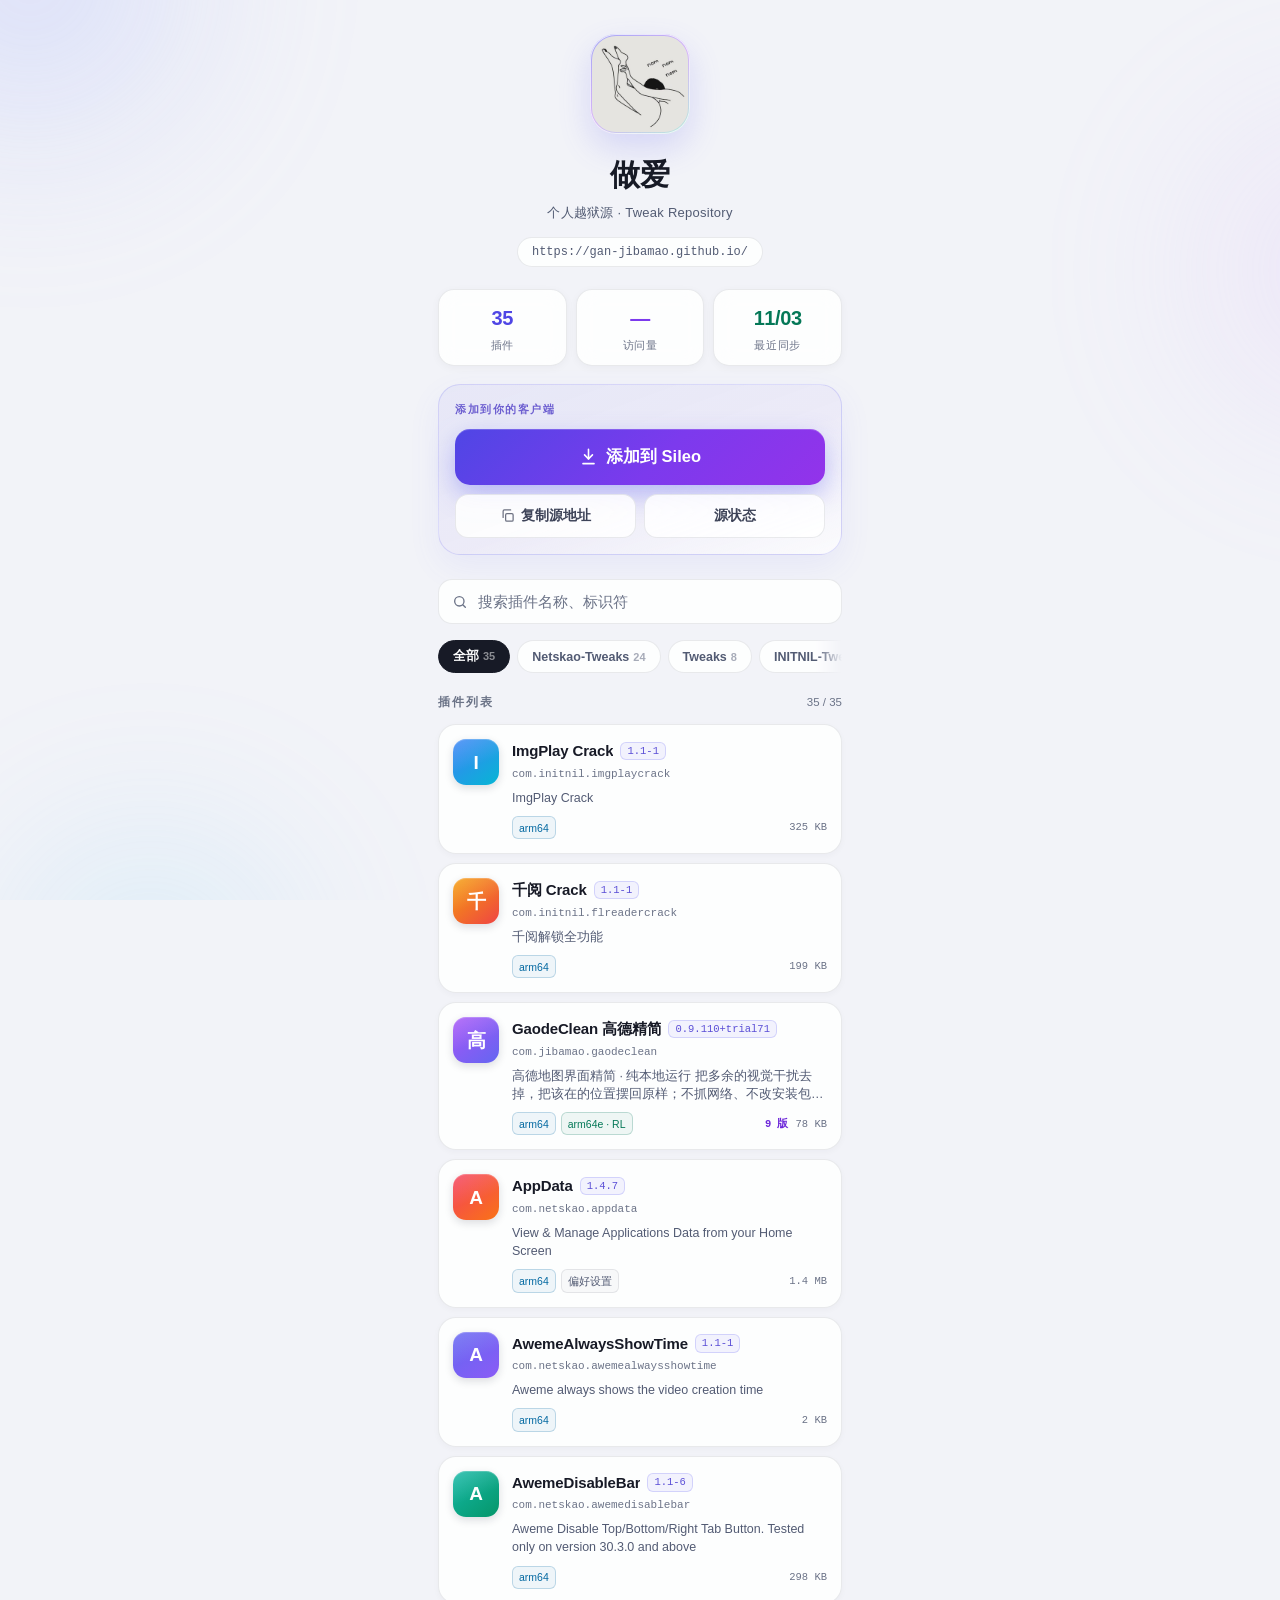
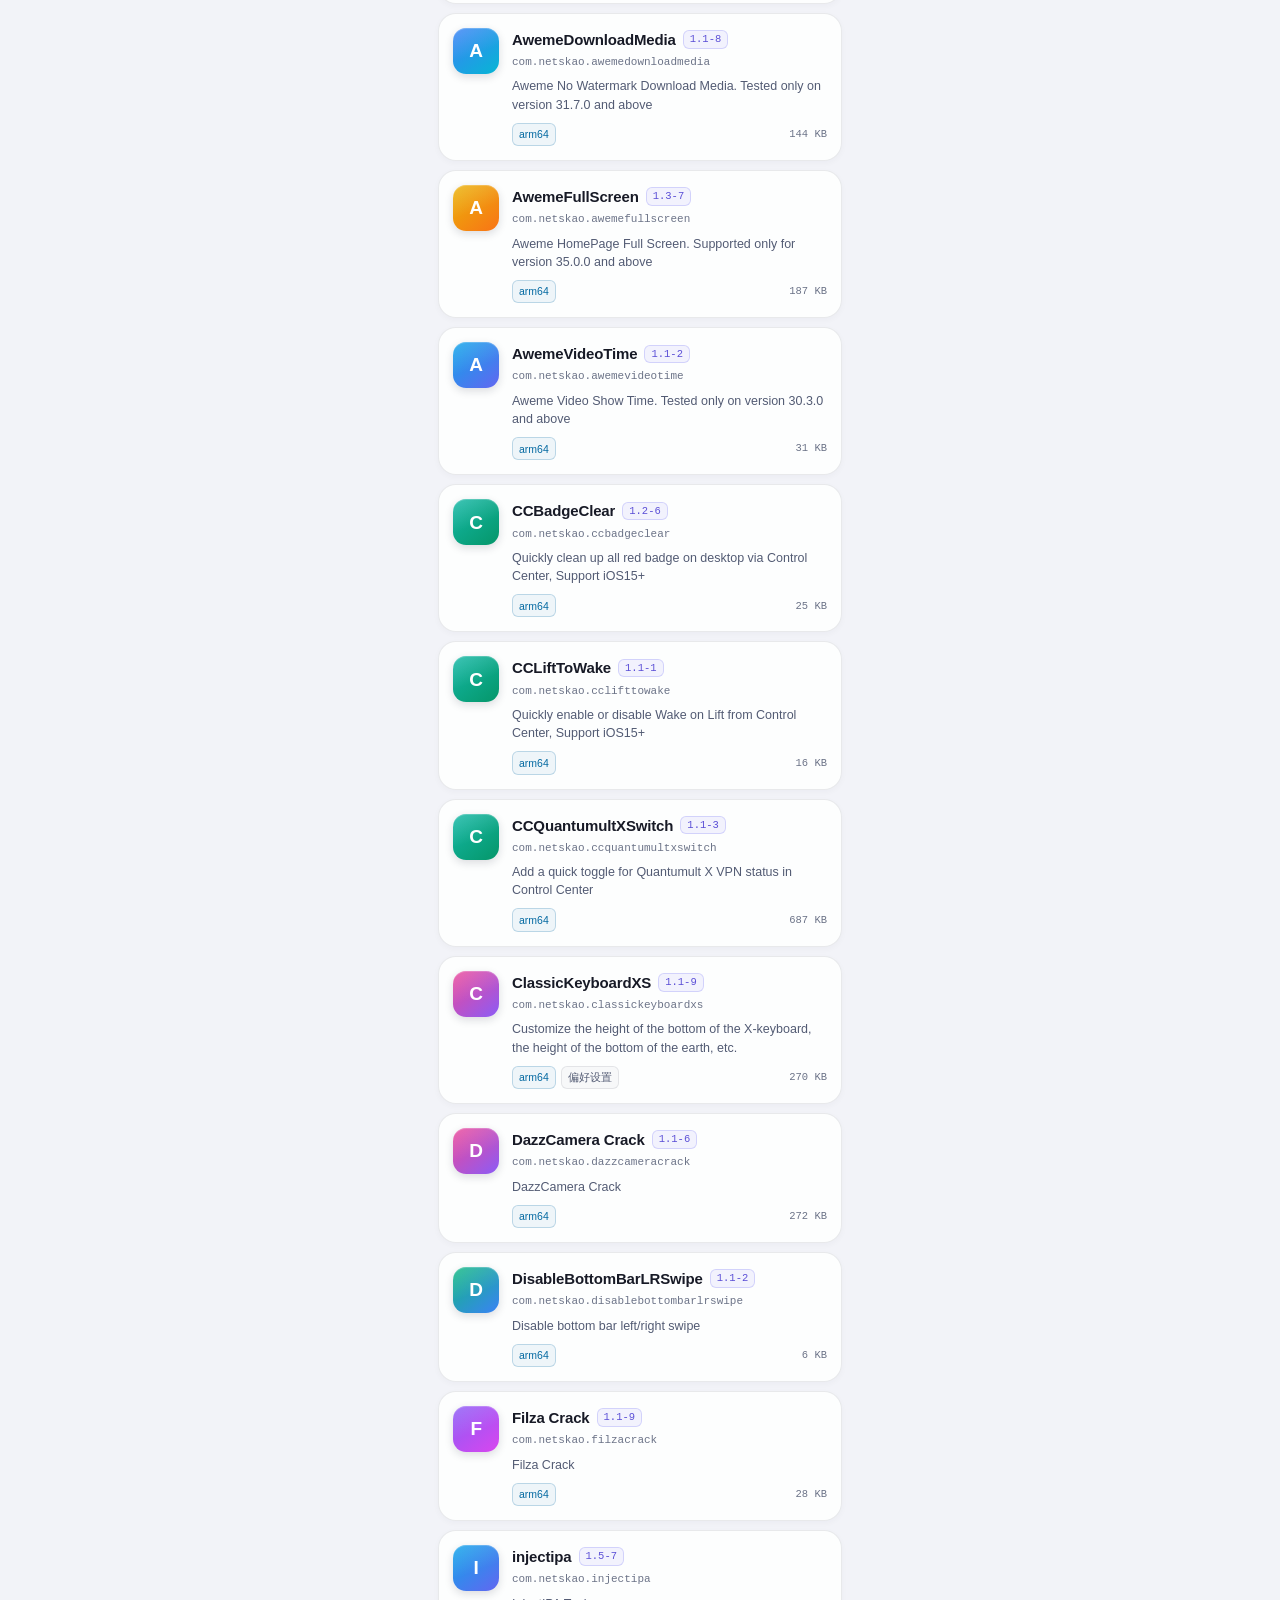
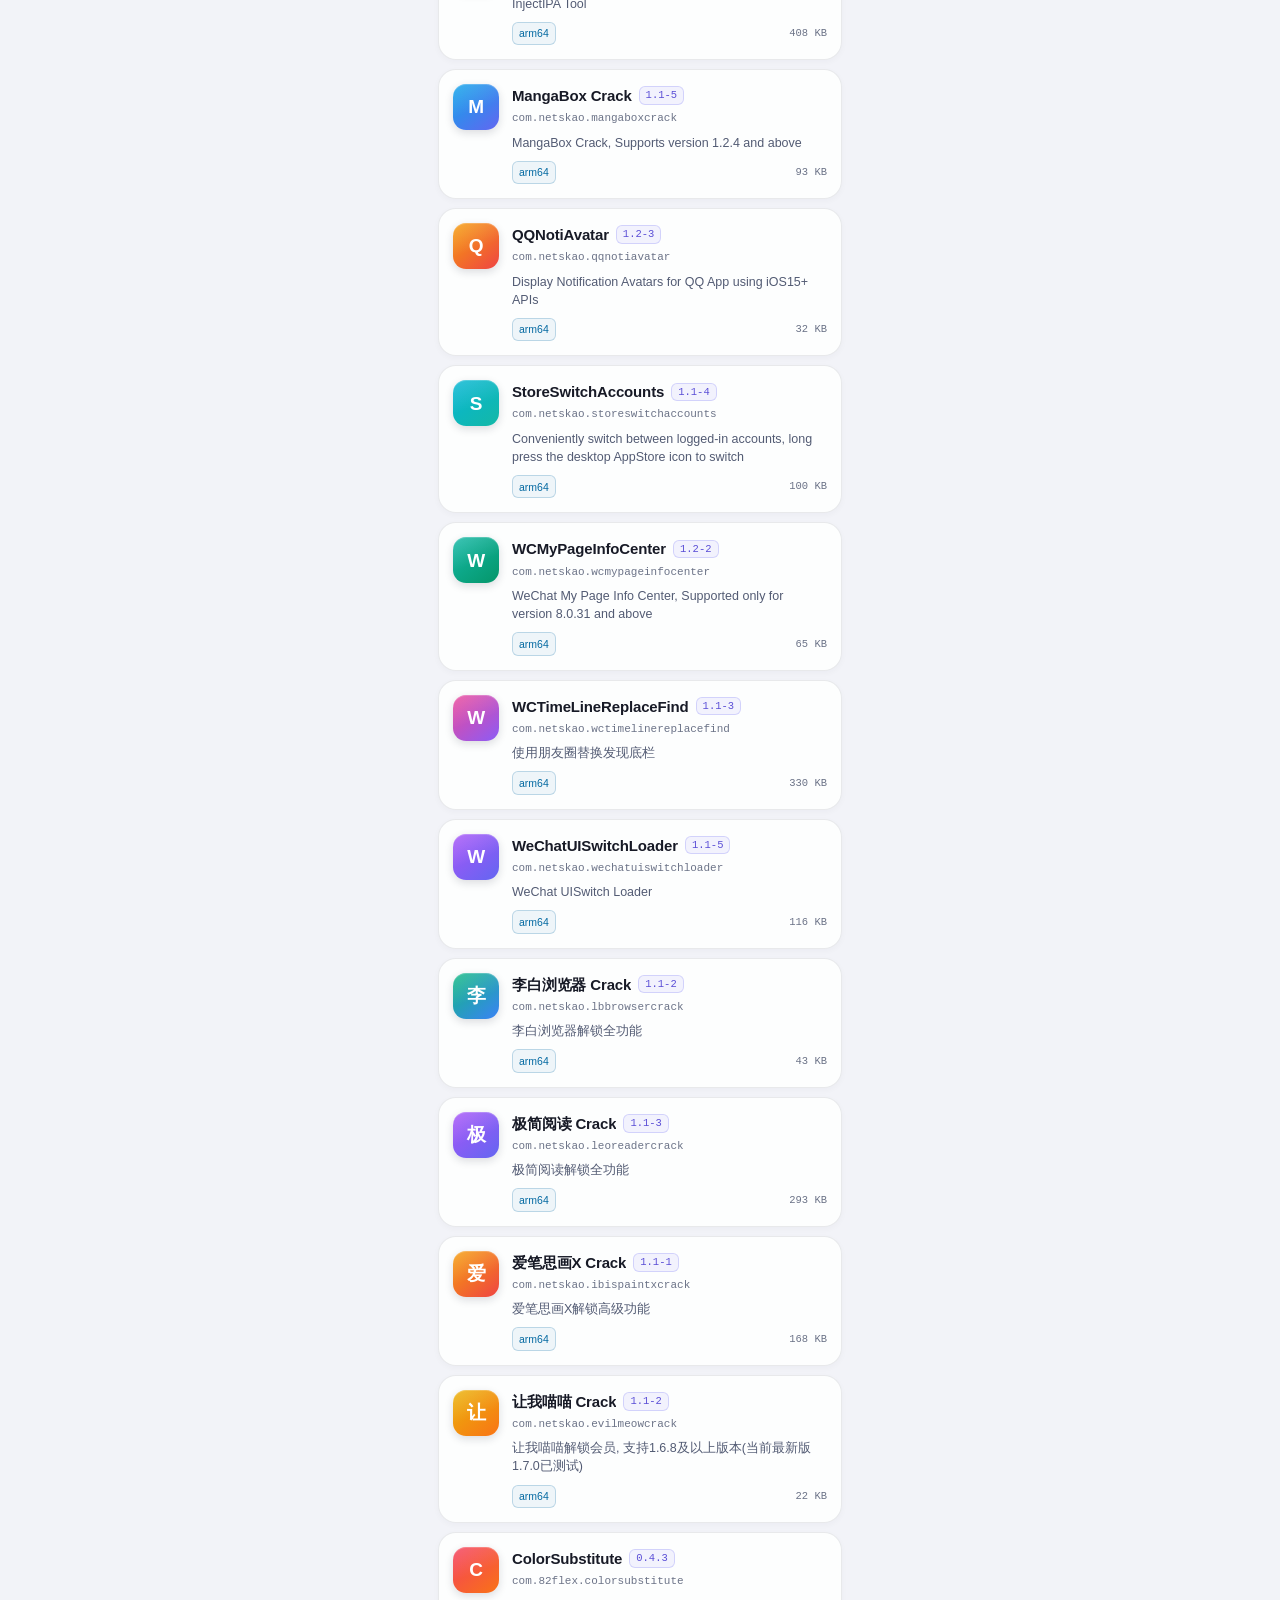
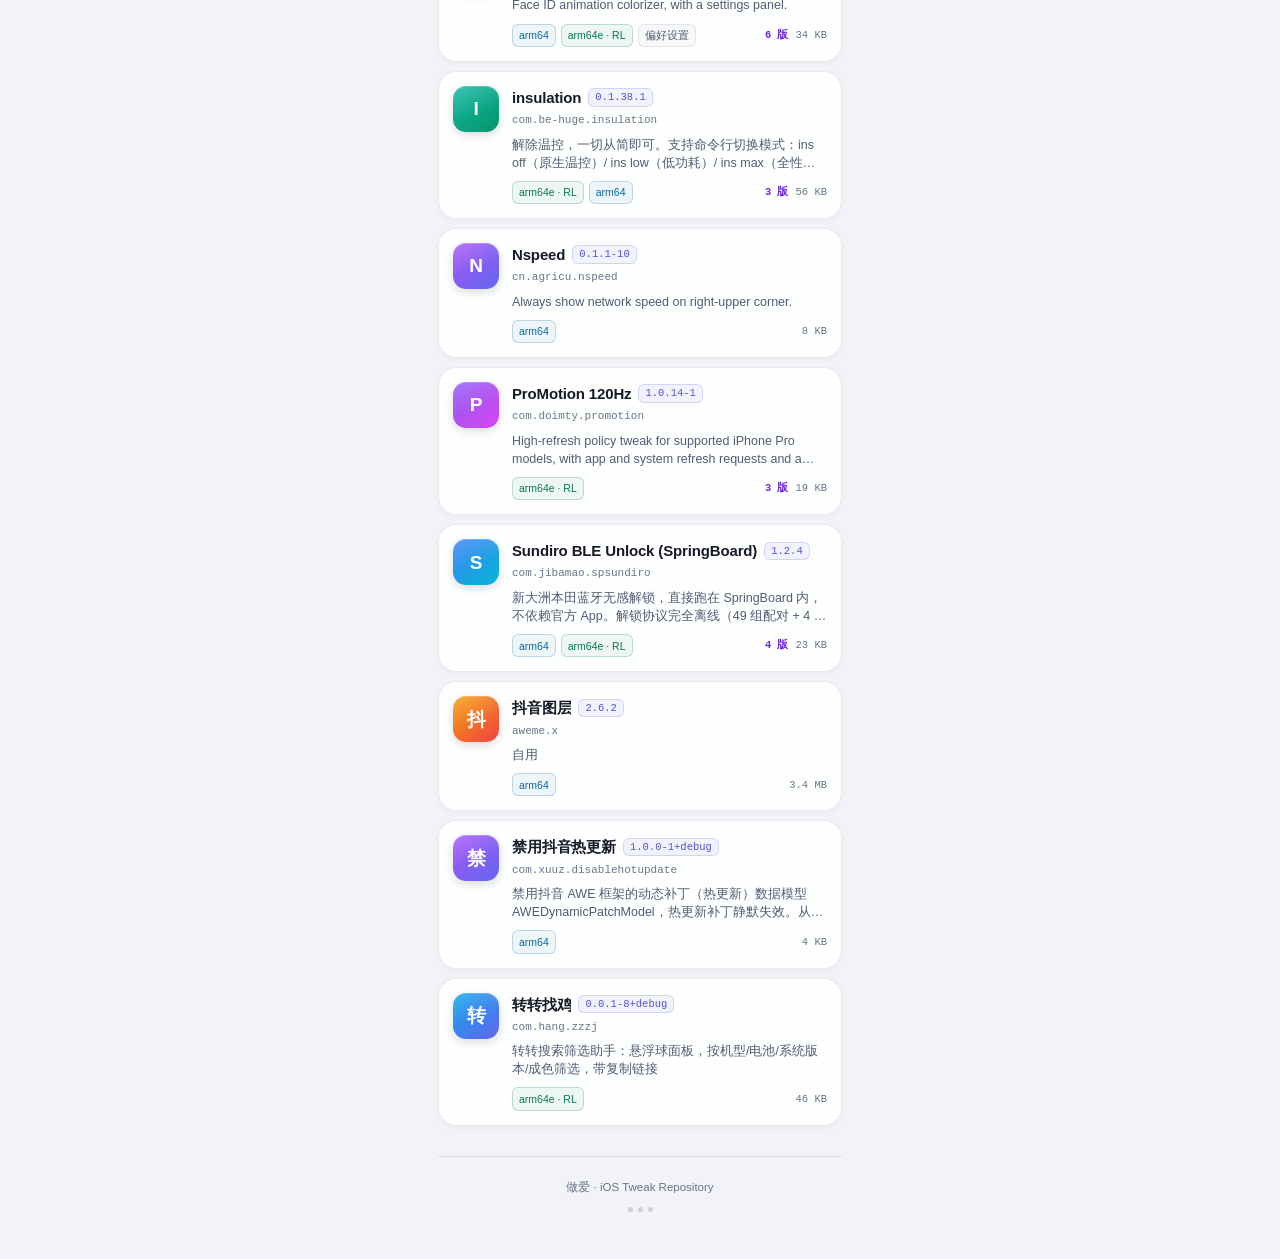
==== commit 9b04a928: "feat: 亮色主题为默认，跟随系统深色模式自动切换 - 全部可主题化颜色提升为 CSS 变量（48 个 light / 47 个 dark） - 默认亮色：#f2f3f8 底 + 白卡 + 深字，对" ====
--- a/index.html
+++ b/index.html
@@ -4,22 +4,92 @@
 <meta charset="UTF-8">
 <meta name="viewport" content="width=device-width, initial-scale=1.0, viewport-fit=cover">
 <meta name="apple-mobile-web-app-capable" content="yes">
-<meta name="theme-color" content="#0a0b10">
+<meta name="theme-color" content="#f3f4f9">
 <title>做爱 · 源</title>
 <style>
 :root{
-  --bg:#08090e;
-  --panel:rgba(255,255,255,.045);
-  --panel-2:rgba(255,255,255,.07);
-  --line:rgba(255,255,255,.09);
-  --line-2:rgba(255,255,255,.14);
-  --txt:#eef1f7;
-  --dim:#8b93a7;
-  --dim-2:#5f6779;
-  --c1:#6366f1;
-  --c2:#8b5cf6;
-  --ok:#34d399;
+  /* 表面 */
+  --bg:#f2f3f8;
+  --panel:rgba(255,255,255,.85);
+  --panel-2:rgba(255,255,255,.95);
+  --line:rgba(20,26,50,.09);
+  --line-2:rgba(20,26,50,.16);
+  /* 文字 */
+  --txt:#171a26;
+  --dim:#525b73;
+  --dim-2:#6b7387;
+  --ok:#059669;
+  /* 环境光 */
+  --a1:#a5b4fc; --a1o:.42;
+  --a2:#d8b4fe; --a2o:.30;
+  --a3:#7dd3fc; --a3o:.28;
+  /* 头部 */
+  --ring-grad:linear-gradient(145deg,rgba(99,102,241,.55),rgba(168,85,247,.4),rgba(52,211,153,.3));
+  --ring-shadow:0 14px 32px rgba(99,102,241,.2), inset 0 0 0 1px rgba(255,255,255,.7);
+  --logo-bg:#fff;
+  /* 统计 */
+  --stat-shadow:0 2px 8px rgba(20,26,50,.04);
+  --stat-blue:#4f46e5; --stat-violet:#7c3aed; --stat-green:#047857;
+  /* 添加源卡 */
+  --card-grad:linear-gradient(160deg,rgba(99,102,241,.08),rgba(139,92,246,.05) 55%,rgba(255,255,255,.7));
+  --card-border:rgba(99,102,241,.2);
+  --card-shadow:0 12px 32px rgba(99,102,241,.08);
+  --addlabel:#6d5fd0;
+  --ghost-txt:#3d4358;
+  /* 搜索 */
+  --focus-bg:#fff;
+  --focus-shadow:0 0 0 3px rgba(99,102,241,.1);
+  --clear-bg:rgba(20,26,50,.1);
+  /* 分类 */
+  --chip-on-bg:#171a26; --chip-on-txt:#fff;
+  /* 卡片 */
+  --pkg-shadow:0 2px 6px rgba(20,26,50,.03);
+  --ico-shadow:0 3px 8px rgba(20,26,50,.15), inset 0 1px 0 rgba(255,255,255,.2);
+  --ver-fg:#5b4fd6; --ver-bg:rgba(99,102,241,.08); --ver-bd:rgba(99,102,241,.22);
+  --tag-bg:rgba(20,26,50,.025);
+  --arm-fg:#0369a1;  --arm-bg:rgba(3,105,161,.06);   --arm-bd:rgba(3,105,161,.22);
+  --rl-fg:#047857;   --rl-bg:rgba(4,120,87,.06);     --rl-bd:rgba(4,120,87,.22);
+  --more-fg:#6d28d9; --more-bg:rgba(109,40,217,.06); --more-bd:rgba(109,40,217,.22);
   --r:22px;
+}
+
+/* 深色：跟随 iOS 系统外观自动切换 */
+@media (prefers-color-scheme: dark){
+  :root{
+    --bg:#08090e;
+    --panel:rgba(255,255,255,.045);
+    --panel-2:rgba(255,255,255,.07);
+    --line:rgba(255,255,255,.09);
+    --line-2:rgba(255,255,255,.14);
+    --txt:#eef1f7;
+    --dim:#9aa2b6;
+    --dim-2:#7d8599;
+    --ok:#34d399;
+    --a1:#4f46e5; --a1o:.5;
+    --a2:#7c3aed; --a2o:.42;
+    --a3:#0ea5e9; --a3o:.28;
+    --ring-grad:linear-gradient(145deg,rgba(122,162,255,.85),rgba(168,85,247,.55),rgba(94,225,168,.35));
+    --ring-shadow:0 16px 40px rgba(99,102,241,.28), inset 0 0 0 1px rgba(255,255,255,.1);
+    --logo-bg:#0a0b10;
+    --stat-shadow:none;
+    --stat-blue:#8bb4ff; --stat-violet:#b794ff; --stat-green:#5ee1a8;
+    --card-grad:linear-gradient(160deg,rgba(99,102,241,.16),rgba(139,92,246,.08) 55%,rgba(255,255,255,.03));
+    --card-border:rgba(139,124,255,.28);
+    --card-shadow:0 18px 44px rgba(79,70,229,.16);
+    --addlabel:#b8b3e8;
+    --ghost-txt:#c9cfe0;
+    --focus-bg:rgba(255,255,255,.06);
+    --focus-shadow:none;
+    --clear-bg:rgba(255,255,255,.12);
+    --chip-on-bg:#fff; --chip-on-txt:#0b0c12;
+    --pkg-shadow:none;
+    --ico-shadow:0 4px 12px rgba(0,0,0,.3), inset 0 1px 0 rgba(255,255,255,.14);
+    --ver-fg:#a5b4fc; --ver-bg:rgba(99,102,241,.16); --ver-bd:rgba(99,102,241,.3);
+    --tag-bg:rgba(255,255,255,.02);
+    --arm-fg:#7dd3fc;  --arm-bg:rgba(56,189,248,.08);   --arm-bd:rgba(56,189,248,.24);
+    --rl-fg:#6ee7b7;   --rl-bg:rgba(52,211,153,.08);    --rl-bd:rgba(52,211,153,.24);
+    --more-fg:#c4b5fd; --more-bg:rgba(167,139,250,.08); --more-bd:rgba(167,139,250,.26);
+  }
 }
 *{margin:0;padding:0;box-sizing:border-box;-webkit-tap-highlight-color:transparent}
 html{-webkit-text-size-adjust:100%}
@@ -30,15 +100,15 @@
   overflow-x:hidden;
 }
 
-/* ---------- 环境光 ---------- */
+/* ---------- 环境光（浅色版：低饱和柔光，仅在边缘） ---------- */
 .aura{position:fixed;inset:0;pointer-events:none;z-index:0;overflow:hidden}
-.aura i{position:absolute;display:block;border-radius:50%;filter:blur(70px);opacity:.5}
-.aura .a1{width:420px;height:420px;top:-160px;left:-120px;
-  background:radial-gradient(circle,#4f46e5,transparent 68%);animation:drift1 22s ease-in-out infinite}
-.aura .a2{width:380px;height:380px;top:120px;right:-180px;
-  background:radial-gradient(circle,#7c3aed,transparent 68%);animation:drift2 26s ease-in-out infinite}
-.aura .a3{width:340px;height:340px;bottom:-120px;left:10%;
-  background:radial-gradient(circle,#0ea5e9,transparent 70%);opacity:.28;animation:drift1 30s ease-in-out infinite reverse}
+.aura i{position:absolute;display:block;border-radius:50%;filter:blur(85px)}
+.aura .a1{width:460px;height:460px;top:-250px;left:-200px;opacity:var(--a1o);
+  background:radial-gradient(circle,var(--a1),transparent 68%);animation:drift1 22s ease-in-out infinite}
+.aura .a2{width:420px;height:420px;top:60px;right:-280px;opacity:var(--a2o);
+  background:radial-gradient(circle,var(--a2),transparent 68%);animation:drift2 26s ease-in-out infinite}
+.aura .a3{width:380px;height:380px;bottom:-260px;left:-40px;opacity:var(--a3o);
+  background:radial-gradient(circle,var(--a3),transparent 70%);animation:drift1 30s ease-in-out infinite reverse}
 @keyframes drift1{0%,100%{transform:translate(0,0) scale(1)}50%{transform:translate(30px,-26px) scale(1.12)}}
 @keyframes drift2{0%,100%{transform:translate(0,0) scale(1)}50%{transform:translate(-28px,34px) scale(1.08)}}
 
@@ -48,16 +118,15 @@
 header{padding:34px 0 0;text-align:center}
 .logo-ring{
   width:100px;height:100px;margin:0 auto;border-radius:26px;padding:2px;
-  background:linear-gradient(145deg,rgba(122,162,255,.85),rgba(168,85,247,.55),rgba(94,225,168,.35));
-  box-shadow:0 16px 40px rgba(99,102,241,.28), inset 0 0 0 1px rgba(255,255,255,.1);
+  background:var(--ring-grad);
+  box-shadow:var(--ring-shadow);
 }
 .logo-ring img{
   width:100%;height:100%;border-radius:24px;object-fit:cover;display:block;
-  background:#0a0b10;
+  background:var(--logo-bg);
 }
 h1{font-size:30px;font-weight:800;letter-spacing:.01em;margin:18px 0 4px;
-  background:linear-gradient(180deg,#fff,#b9c2d6);-webkit-background-clip:text;
-  background-clip:text;color:transparent}
+  color:var(--txt)}
 .sub{font-size:13px;color:var(--dim);letter-spacing:.02em}
 .url{
   margin:14px auto 0;display:inline-flex;align-items:center;gap:7px;
@@ -72,22 +141,23 @@
 .stat{
   background:var(--panel);border:1px solid var(--line);border-radius:16px;
   padding:13px 8px 12px;text-align:center;backdrop-filter:blur(10px);
+  box-shadow:var(--stat-shadow);
 }
 .stat b{display:block;font-size:20px;font-weight:750;letter-spacing:-.02em;
   font-variant-numeric:tabular-nums}
 .stat small{display:block;font-size:10.5px;color:var(--dim-2);margin-top:3px;letter-spacing:.06em}
-.stat.blue b{color:#8bb4ff}
-.stat.violet b{color:#b794ff}
-.stat.green b{color:#5ee1a8}
+.stat.blue b{color:var(--stat-blue)}
+.stat.violet b{color:var(--stat-violet)}
+.stat.green b{color:var(--stat-green)}
 
 /* ---------- 添加源 ---------- */
 .addcard{
   margin:18px 0 0;padding:16px;border-radius:var(--r);
-  background:linear-gradient(160deg,rgba(99,102,241,.16),rgba(139,92,246,.08) 55%,rgba(255,255,255,.03));
-  border:1px solid rgba(139,124,255,.28);
-  box-shadow:0 18px 44px rgba(79,70,229,.16);
-}
-.addlabel{font-size:11px;color:#b8b3e8;letter-spacing:.14em;font-weight:600;margin-bottom:11px}
+  background:var(--card-grad);
+  border:1px solid var(--card-border);
+  box-shadow:var(--card-shadow);
+}
+.addlabel{font-size:11px;color:var(--addlabel);letter-spacing:.14em;font-weight:600;margin-bottom:11px}
 .addbtn{
   display:flex;align-items:center;justify-content:center;gap:8px;
   width:100%;padding:15px;border-radius:15px;text-decoration:none;
@@ -96,13 +166,13 @@
   box-shadow:0 10px 26px rgba(99,102,241,.4),inset 0 1px 0 rgba(255,255,255,.18);
   transition:transform .12s,box-shadow .2s;
 }
-.addbtn:active{transform:scale(.975);box-shadow:0 6px 16px rgba(99,102,241,.36)}
+.addbtn:active{transform:scale(.975);box-shadow:0 6px 16px rgba(99,102,241,.28)}
 .addbtn svg{width:19px;height:19px;flex:none}
 .addrow{display:flex;gap:8px;margin-top:9px}
 .ghost{
   flex:1;display:flex;align-items:center;justify-content:center;gap:6px;
   padding:11px;border-radius:13px;font-size:13.5px;font-weight:600;
-  text-decoration:none;color:#c9cfe0;background:var(--panel);
+  text-decoration:none;color:var(--ghost-txt);background:var(--panel);
   border:1px solid var(--line);transition:background .15s,transform .1s;
   cursor:pointer;font-family:inherit;
 }
@@ -127,11 +197,11 @@
 #q::-webkit-search-results-button,
 #q::-webkit-search-results-decoration{-webkit-appearance:none;display:none}
 #q::placeholder{color:var(--dim-2)}
-#q:focus{border-color:rgba(139,124,255,.5);background:rgba(255,255,255,.06)}
+#q:focus{border-color:rgba(99,102,241,.45);background:var(--focus-bg);box-shadow:var(--focus-shadow)}
 #clear{
   position:absolute;right:10px;top:50%;transform:translateY(-50%);
   width:22px;height:22px;border-radius:50%;border:none;display:none;
-  background:rgba(255,255,255,.12);color:var(--dim);font-size:13px;
+  background:var(--clear-bg);color:var(--dim);font-size:13px;
   line-height:1;cursor:pointer;font-family:inherit;
 }
 #clear.on{display:block}
@@ -147,7 +217,7 @@
   background:var(--panel);border:1px solid var(--line);color:var(--dim);
   cursor:pointer;font-family:inherit;white-space:nowrap;transition:all .15s;
 }
-.chip.on{background:#fff;color:#0b0c12;border-color:#fff}
+.chip.on{background:var(--chip-on-bg);color:var(--chip-on-txt);border-color:var(--chip-on-bg)}
 .chip .n{opacity:.5;margin-left:4px;font-size:11px}
 
 /* ---------- 包列表 ---------- */
@@ -159,39 +229,42 @@
   display:flex;gap:13px;align-items:flex-start;
   padding:14px;border-radius:18px;margin-bottom:9px;
   background:var(--panel);border:1px solid var(--line);
+  box-shadow:var(--pkg-shadow);
   transition:background .15s,border-color .15s,transform .1s;
 }
 .pkg:active{transform:scale(.99);background:var(--panel-2)}
 .ico{
   width:46px;height:46px;border-radius:13px;flex:none;
   display:grid;place-items:center;font-size:19px;font-weight:750;color:#fff;
-  letter-spacing:-.02em;box-shadow:0 4px 12px rgba(0,0,0,.3),inset 0 1px 0 rgba(255,255,255,.14);
+  letter-spacing:-.02em;box-shadow:var(--ico-shadow);
   position:relative;overflow:hidden;
 }
 .ico::after{content:"";position:absolute;inset:0;
-  background:linear-gradient(160deg,rgba(255,255,255,.2),transparent 55%)}
+  background:linear-gradient(160deg,rgba(255,255,255,.18),transparent 55%)}
 .pkg-main{flex:1;min-width:0}
 .pkg-top{display:flex;align-items:center;gap:7px;flex-wrap:wrap}
 .pkg-name{font-size:15px;font-weight:680;letter-spacing:-.01em;
   overflow:hidden;text-overflow:ellipsis;white-space:nowrap;max-width:100%}
 .ver{
   font:10.5px/1 ui-monospace,SFMono-Regular,Menlo,monospace;
-  color:#a5b4fc;background:rgba(99,102,241,.16);
-  border:1px solid rgba(99,102,241,.3);padding:3px 6px;border-radius:6px;flex:none;
+  color:var(--ver-fg);background:var(--ver-bg);
+  border:1px solid var(--ver-bd);padding:3px 6px;border-radius:6px;flex:none;
 }
 .pkg-id{font:11px/1.4 ui-monospace,SFMono-Regular,Menlo,monospace;
   color:var(--dim-2);margin-top:4px;
   overflow:hidden;text-overflow:ellipsis;white-space:nowrap}
-.pkg-desc{font-size:12.5px;color:#a8b0c2;margin-top:7px;
+.pkg-desc{font-size:12.5px;color:var(--dim);margin-top:7px;
   display:-webkit-box;-webkit-line-clamp:2;-webkit-box-orient:vertical;
   overflow:hidden;line-height:1.45}
-.pkg-meta{display:flex;gap:6px;margin-top:9px;flex-wrap:wrap;align-items:center}
+.pkg-meta{display:flex;gap:5px;margin-top:9px;flex-wrap:wrap;align-items:center}
 .tag{font-size:10.5px;color:var(--dim);border:1px solid var(--line);
-  padding:2.5px 7px;border-radius:6px;background:rgba(255,255,255,.02)}
-.tag.arm{color:#7dd3fc;border-color:rgba(56,189,248,.24);background:rgba(56,189,248,.08)}
-.tag.rootless{color:#6ee7b7;border-color:rgba(52,211,153,.24);background:rgba(52,211,153,.08)}
-.tag.more{color:#c4b5fd;border-color:rgba(167,139,250,.26);background:rgba(167,139,250,.08)}
-.size{margin-left:auto;font:10.5px/1 ui-monospace,Menlo,monospace;color:var(--dim-2)}
+  padding:2.5px 6px;border-radius:6px;background:var(--tag-bg)}
+.tag.arm{color:var(--arm-fg);border-color:var(--arm-bd);background:var(--arm-bg)}
+.tag.rootless{color:var(--rl-fg);border-color:var(--rl-bd);background:var(--rl-bg)}
+.tag.more{color:var(--more-fg);border-color:var(--more-bd);background:var(--more-bg)}
+.size{margin-left:auto;font:10.5px/1 ui-monospace,Menlo,monospace;color:var(--dim-2);
+  white-space:nowrap;display:inline-flex;align-items:center;gap:7px}
+.size .more{color:var(--more-fg);font-weight:600}
 
 .empty{text-align:center;padding:44px 20px;color:var(--dim-2);font-size:13.5px}
 .empty b{display:block;font-size:15px;color:var(--dim);margin-bottom:6px;font-weight:600}
@@ -387,10 +460,12 @@
       var tags='';
       archs.forEach(function(a){
         var isRL=/arm64e/.test(a);
-        tags+='<span class="tag '+(isRL?'rootless':'arm')+'">'+esc(a)+(isRL?' · rootless':'')+'</span>';
+        tags+='<span class="tag '+(isRL?'rootless':'arm')+'">'+esc(a)+(isRL?' · RL':'')+'</span>';
       });
-      if(p.Depends&&/mobilesubstrate/.test(p.Depends)) tags+='<span class="tag">Substrate</span>';
-      if(p.variants>1) tags+='<span class="tag more">'+p.variants+' 个版本</span>';
+      if(p.Depends&&/preferenceloader/.test(p.Depends)) tags+='<span class="tag">偏好设置</span>';
+
+      var right=kb(p.Size);
+      if(p.variants>1) right='<span class="more">'+p.variants+' 版</span> '+right;
 
       return '<div class="pkg">'+
         '<div class="ico" style="background:'+grad(p.Package)+'">'+esc(initial(name,p.Package))+'</div>'+
@@ -400,7 +475,7 @@
           '<div class="pkg-id">'+esc(p.Package)+'</div>'+
           (desc?'<div class="pkg-desc">'+esc(desc)+'</div>':'')+
           '<div class="pkg-meta">'+tags+
-            '<span class="size">'+kb(p.Size)+'</span></div>'+
+            '<span class="size">'+right+'</span></div>'+
         '</div>'+
       '</div>';
     }).join('');
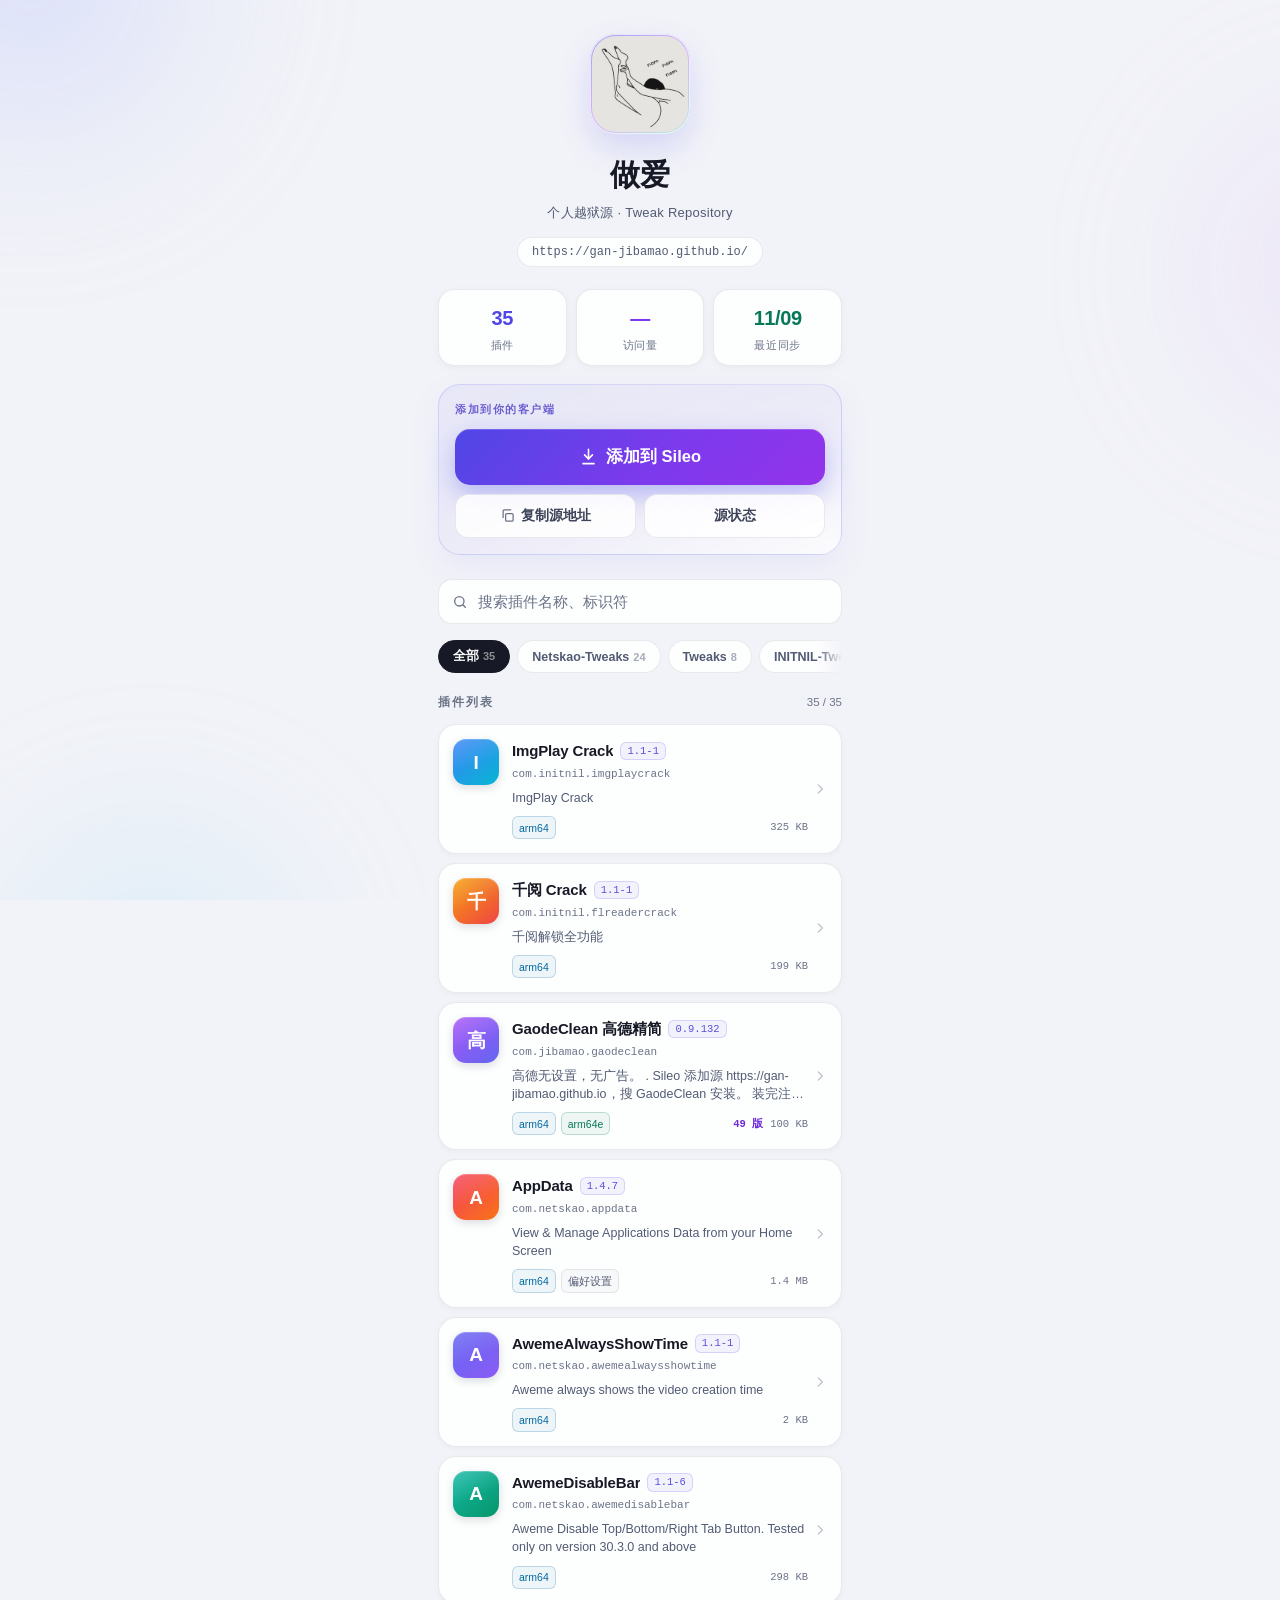
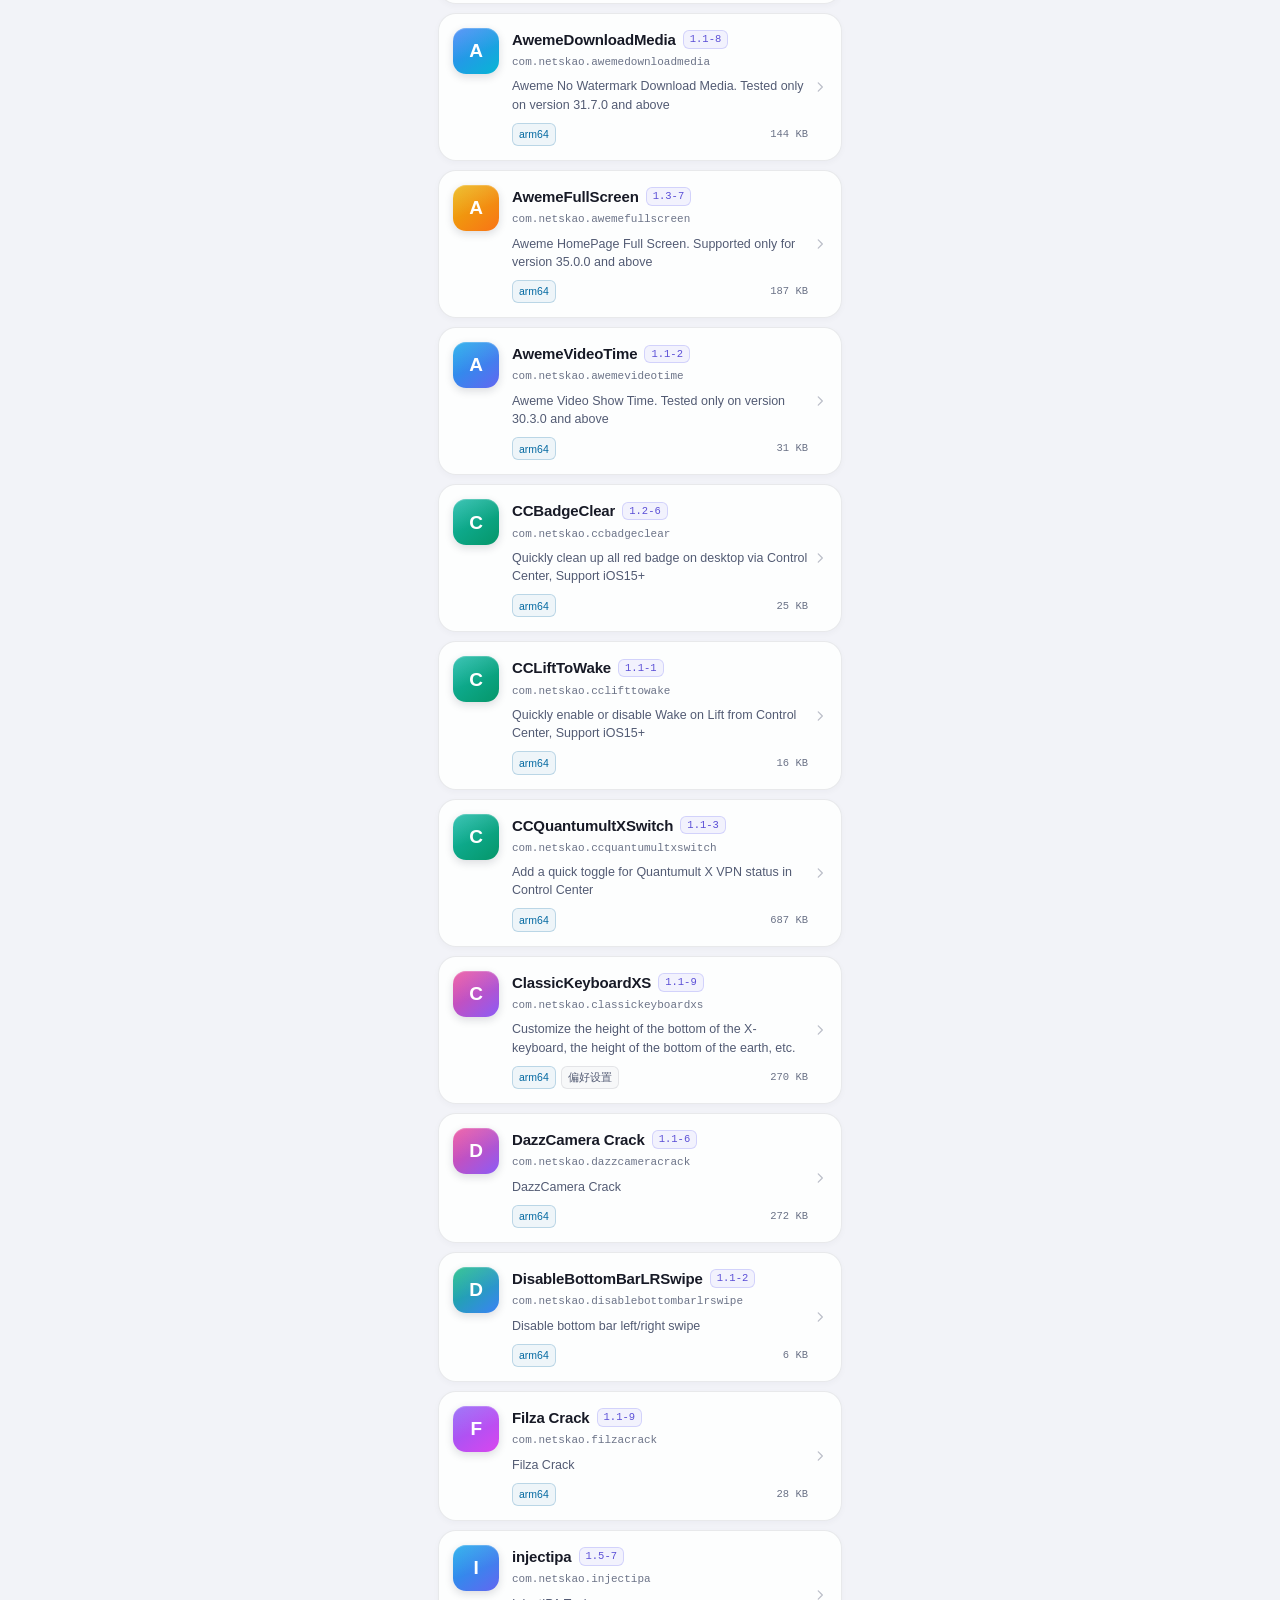
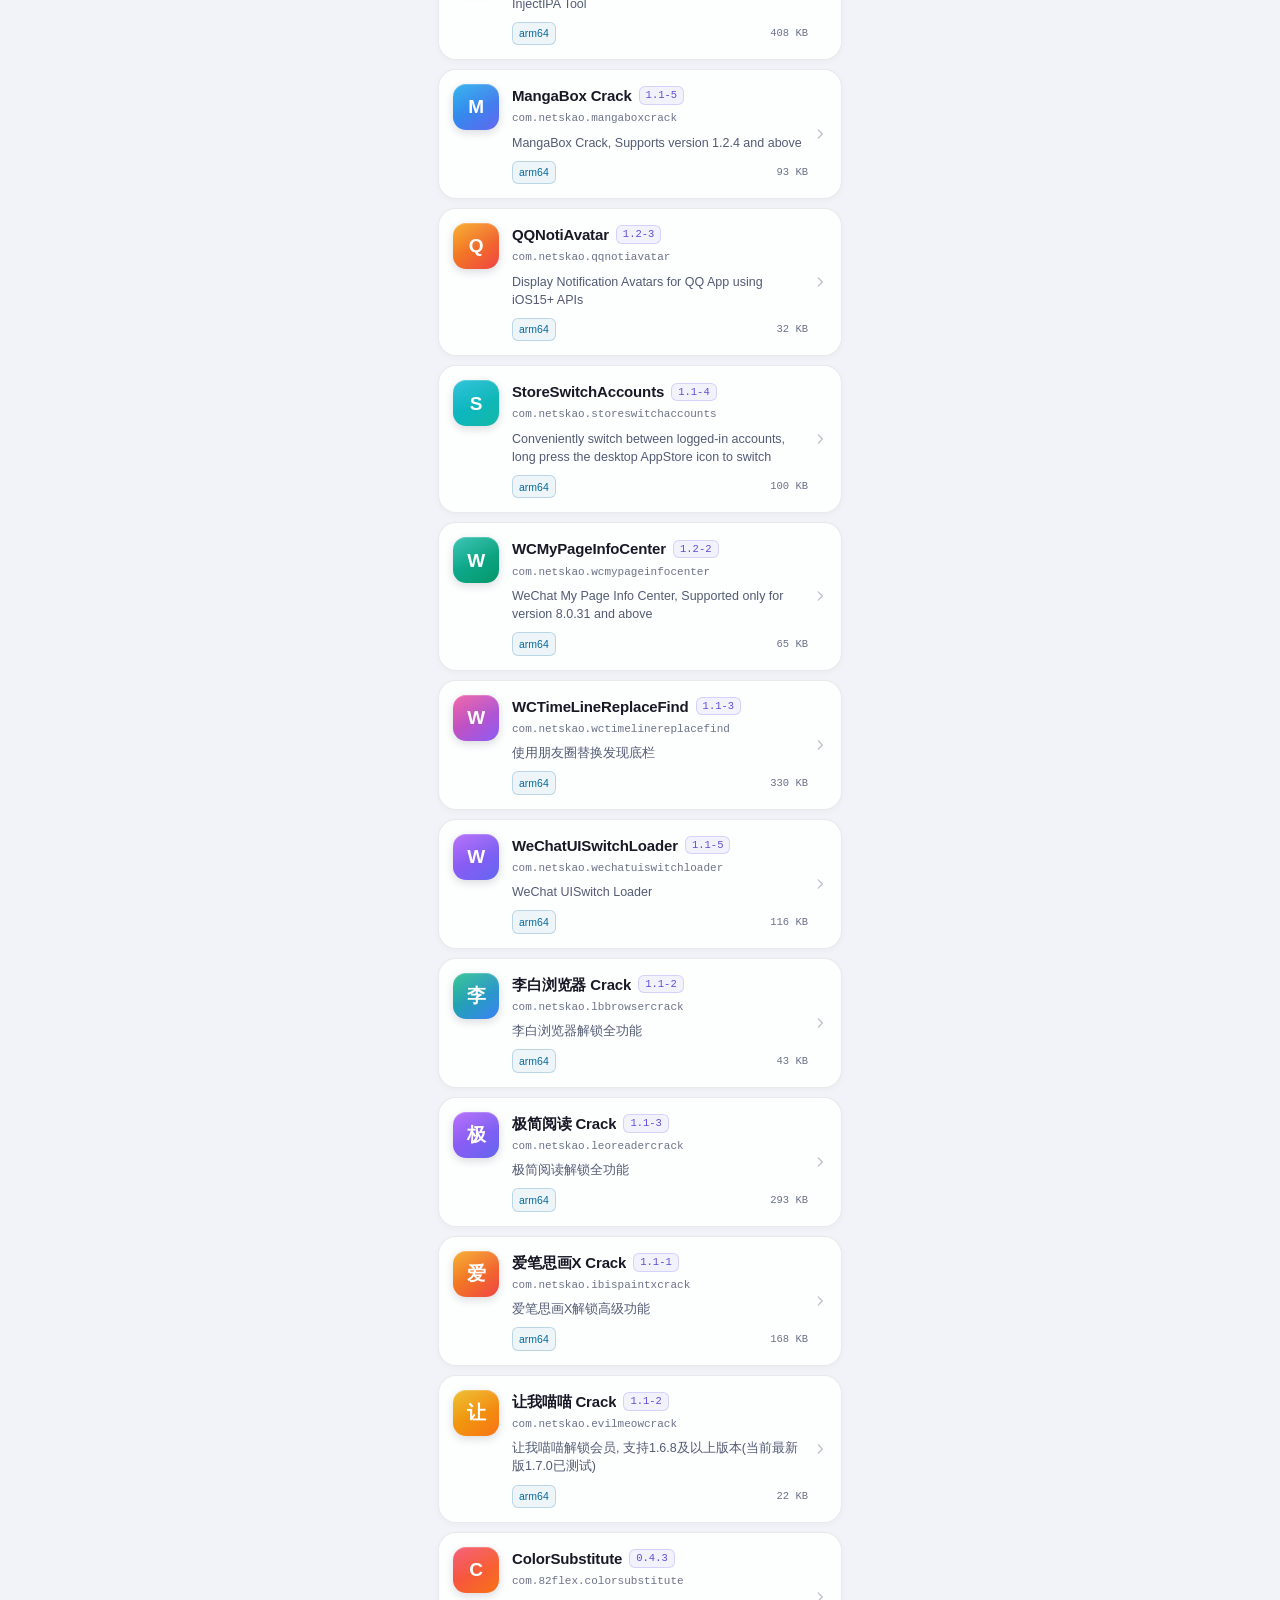
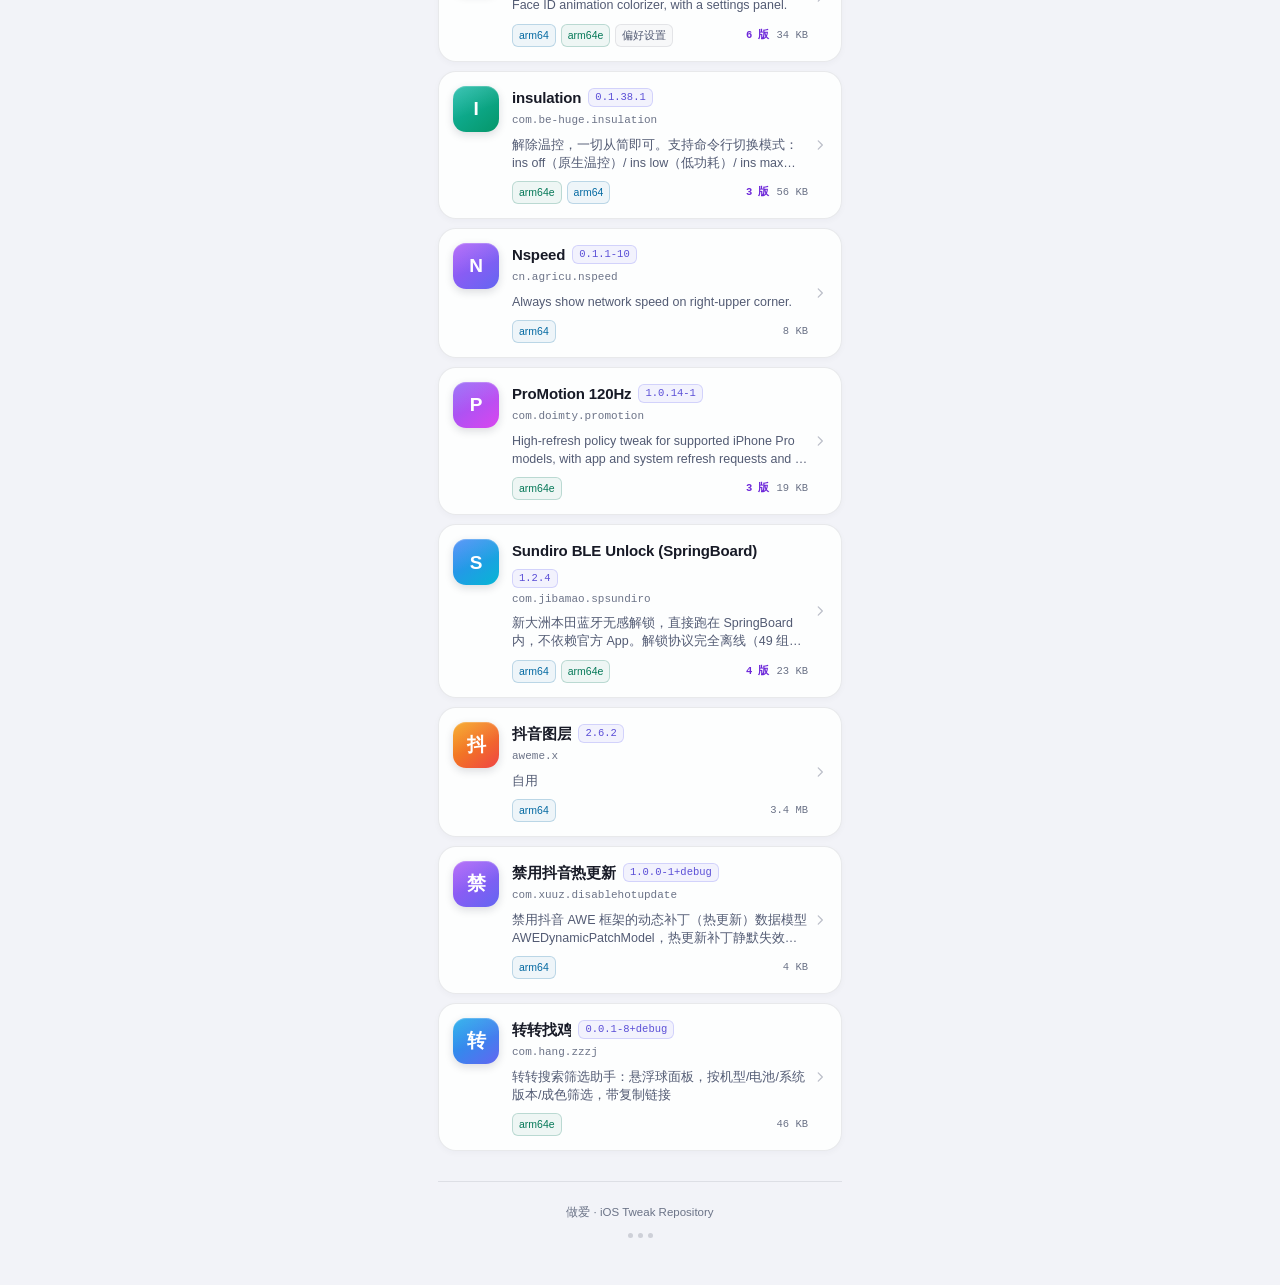
==== commit af390768: "feat: 首页卡片可点击跳 Sileo + packages 页去重 A1 卡片可点击 - div.pkg 改为 a.pkg，href=sileo://package/<id> - 右侧加 chev" ====
--- a/index.html
+++ b/index.html
@@ -6,91 +6,8 @@
 <meta name="apple-mobile-web-app-capable" content="yes">
 <meta name="theme-color" content="#f3f4f9">
 <title>做爱 · 源</title>
+<link rel="stylesheet" href="theme.css?v=1">
 <style>
-:root{
-  /* 表面 */
-  --bg:#f2f3f8;
-  --panel:rgba(255,255,255,.85);
-  --panel-2:rgba(255,255,255,.95);
-  --line:rgba(20,26,50,.09);
-  --line-2:rgba(20,26,50,.16);
-  /* 文字 */
-  --txt:#171a26;
-  --dim:#525b73;
-  --dim-2:#6b7387;
-  --ok:#059669;
-  /* 环境光 */
-  --a1:#a5b4fc; --a1o:.42;
-  --a2:#d8b4fe; --a2o:.30;
-  --a3:#7dd3fc; --a3o:.28;
-  /* 头部 */
-  --ring-grad:linear-gradient(145deg,rgba(99,102,241,.55),rgba(168,85,247,.4),rgba(52,211,153,.3));
-  --ring-shadow:0 14px 32px rgba(99,102,241,.2), inset 0 0 0 1px rgba(255,255,255,.7);
-  --logo-bg:#fff;
-  /* 统计 */
-  --stat-shadow:0 2px 8px rgba(20,26,50,.04);
-  --stat-blue:#4f46e5; --stat-violet:#7c3aed; --stat-green:#047857;
-  /* 添加源卡 */
-  --card-grad:linear-gradient(160deg,rgba(99,102,241,.08),rgba(139,92,246,.05) 55%,rgba(255,255,255,.7));
-  --card-border:rgba(99,102,241,.2);
-  --card-shadow:0 12px 32px rgba(99,102,241,.08);
-  --addlabel:#6d5fd0;
-  --ghost-txt:#3d4358;
-  /* 搜索 */
-  --focus-bg:#fff;
-  --focus-shadow:0 0 0 3px rgba(99,102,241,.1);
-  --clear-bg:rgba(20,26,50,.1);
-  /* 分类 */
-  --chip-on-bg:#171a26; --chip-on-txt:#fff;
-  /* 卡片 */
-  --pkg-shadow:0 2px 6px rgba(20,26,50,.03);
-  --ico-shadow:0 3px 8px rgba(20,26,50,.15), inset 0 1px 0 rgba(255,255,255,.2);
-  --ver-fg:#5b4fd6; --ver-bg:rgba(99,102,241,.08); --ver-bd:rgba(99,102,241,.22);
-  --tag-bg:rgba(20,26,50,.025);
-  --arm-fg:#0369a1;  --arm-bg:rgba(3,105,161,.06);   --arm-bd:rgba(3,105,161,.22);
-  --rl-fg:#047857;   --rl-bg:rgba(4,120,87,.06);     --rl-bd:rgba(4,120,87,.22);
-  --more-fg:#6d28d9; --more-bg:rgba(109,40,217,.06); --more-bd:rgba(109,40,217,.22);
-  --r:22px;
-}
-
-/* 深色：跟随 iOS 系统外观自动切换 */
-@media (prefers-color-scheme: dark){
-  :root{
-    --bg:#08090e;
-    --panel:rgba(255,255,255,.045);
-    --panel-2:rgba(255,255,255,.07);
-    --line:rgba(255,255,255,.09);
-    --line-2:rgba(255,255,255,.14);
-    --txt:#eef1f7;
-    --dim:#9aa2b6;
-    --dim-2:#7d8599;
-    --ok:#34d399;
-    --a1:#4f46e5; --a1o:.5;
-    --a2:#7c3aed; --a2o:.42;
-    --a3:#0ea5e9; --a3o:.28;
-    --ring-grad:linear-gradient(145deg,rgba(122,162,255,.85),rgba(168,85,247,.55),rgba(94,225,168,.35));
-    --ring-shadow:0 16px 40px rgba(99,102,241,.28), inset 0 0 0 1px rgba(255,255,255,.1);
-    --logo-bg:#0a0b10;
-    --stat-shadow:none;
-    --stat-blue:#8bb4ff; --stat-violet:#b794ff; --stat-green:#5ee1a8;
-    --card-grad:linear-gradient(160deg,rgba(99,102,241,.16),rgba(139,92,246,.08) 55%,rgba(255,255,255,.03));
-    --card-border:rgba(139,124,255,.28);
-    --card-shadow:0 18px 44px rgba(79,70,229,.16);
-    --addlabel:#b8b3e8;
-    --ghost-txt:#c9cfe0;
-    --focus-bg:rgba(255,255,255,.06);
-    --focus-shadow:none;
-    --clear-bg:rgba(255,255,255,.12);
-    --chip-on-bg:#fff; --chip-on-txt:#0b0c12;
-    --pkg-shadow:none;
-    --ico-shadow:0 4px 12px rgba(0,0,0,.3), inset 0 1px 0 rgba(255,255,255,.14);
-    --ver-fg:#a5b4fc; --ver-bg:rgba(99,102,241,.16); --ver-bd:rgba(99,102,241,.3);
-    --tag-bg:rgba(255,255,255,.02);
-    --arm-fg:#7dd3fc;  --arm-bg:rgba(56,189,248,.08);   --arm-bd:rgba(56,189,248,.24);
-    --rl-fg:#6ee7b7;   --rl-bg:rgba(52,211,153,.08);    --rl-bd:rgba(52,211,153,.24);
-    --more-fg:#c4b5fd; --more-bg:rgba(167,139,250,.08); --more-bd:rgba(167,139,250,.26);
-  }
-}
 *{margin:0;padding:0;box-sizing:border-box;-webkit-tap-highlight-color:transparent}
 html{-webkit-text-size-adjust:100%}
 body{
@@ -229,10 +146,16 @@
   display:flex;gap:13px;align-items:flex-start;
   padding:14px;border-radius:18px;margin-bottom:9px;
   background:var(--panel);border:1px solid var(--line);
-  box-shadow:var(--pkg-shadow);
+  box-shadow:var(--pkg-shadow);text-decoration:none;color:inherit;
   transition:background .15s,border-color .15s,transform .1s;
 }
 .pkg:active{transform:scale(.99);background:var(--panel-2)}
+.chev{
+  width:14px;height:14px;flex:none;align-self:center;
+  color:var(--dim-2);opacity:.45;margin-left:-8px;
+  transition:opacity .15s,transform .15s;
+}
+.pkg:active .chev{opacity:.9;transform:translateX(2px)}
 .ico{
   width:46px;height:46px;border-radius:13px;flex:none;
   display:grid;place-items:center;font-size:19px;font-weight:750;color:#fff;
@@ -460,14 +383,14 @@
       var tags='';
       archs.forEach(function(a){
         var isRL=/arm64e/.test(a);
-        tags+='<span class="tag '+(isRL?'rootless':'arm')+'">'+esc(a)+(isRL?' · RL':'')+'</span>';
+        tags+='<span class="tag '+(isRL?'rootless':'arm')+'">'+esc(a)+'</span>';
       });
       if(p.Depends&&/preferenceloader/.test(p.Depends)) tags+='<span class="tag">偏好设置</span>';
 
       var right=kb(p.Size);
       if(p.variants>1) right='<span class="more">'+p.variants+' 版</span> '+right;
 
-      return '<div class="pkg">'+
+      return '<a class="pkg" href="sileo://package/'+encodeURIComponent(p.Package)+'">'+
         '<div class="ico" style="background:'+grad(p.Package)+'">'+esc(initial(name,p.Package))+'</div>'+
         '<div class="pkg-main">'+
           '<div class="pkg-top"><span class="pkg-name">'+esc(name)+'</span>'+
@@ -477,7 +400,8 @@
           '<div class="pkg-meta">'+tags+
             '<span class="size">'+right+'</span></div>'+
         '</div>'+
-      '</div>';
+        '<svg class="chev" viewBox="0 0 24 24" fill="none" stroke="currentColor" stroke-width="2.2" stroke-linecap="round" stroke-linejoin="round"><path d="m9 5 7 7-7 7"/></svg>'+
+      '</a>';
     }).join('');
   }
 
--- a/theme.css
+++ b/theme.css
@@ -0,0 +1,96 @@
+/* 做爱源 · 共享主题变量
+   亮色为默认，跟随 iOS 系统外观自动切深色。
+   三个页面（index / status / packages）共用此文件。 */
+
+:root{
+  /* 表面 */
+  --bg:#f2f3f8;
+  --panel:rgba(255,255,255,.85);
+  --panel-2:rgba(255,255,255,.95);
+  --line:rgba(20,26,50,.09);
+  --line-2:rgba(20,26,50,.16);
+  /* 文字 */
+  --txt:#171a26;
+  --dim:#525b73;
+  --dim-2:#6b7387;
+  --ok:#059669;
+  /* 环境光 */
+  --a1:#a5b4fc; --a1o:.42;
+  --a2:#d8b4fe; --a2o:.30;
+  --a3:#7dd3fc; --a3o:.28;
+  /* 头部 */
+  --ring-grad:linear-gradient(145deg,rgba(99,102,241,.55),rgba(168,85,247,.4),rgba(52,211,153,.3));
+  --ring-shadow:0 14px 32px rgba(99,102,241,.2), inset 0 0 0 1px rgba(255,255,255,.7);
+  --logo-bg:#fff;
+  /* 统计 */
+  --stat-shadow:0 2px 8px rgba(20,26,50,.04);
+  --stat-blue:#4f46e5; --stat-violet:#7c3aed; --stat-green:#047857;
+  /* 添加源卡 */
+  --card-grad:linear-gradient(160deg,rgba(99,102,241,.08),rgba(139,92,246,.05) 55%,rgba(255,255,255,.7));
+  --card-border:rgba(99,102,241,.2);
+  --card-shadow:0 12px 32px rgba(99,102,241,.08);
+  --addlabel:#6d5fd0;
+  --ghost-txt:#3d4358;
+  /* 搜索 */
+  --focus-bg:#fff;
+  --focus-shadow:0 0 0 3px rgba(99,102,241,.1);
+  --clear-bg:rgba(20,26,50,.1);
+  /* 分类 */
+  --chip-on-bg:#171a26; --chip-on-txt:#fff;
+  /* 卡片 */
+  --pkg-shadow:0 2px 6px rgba(20,26,50,.03);
+  --ico-shadow:0 3px 8px rgba(20,26,50,.15), inset 0 1px 0 rgba(255,255,255,.2);
+  --ver-fg:#5b4fd6; --ver-bg:rgba(99,102,241,.08); --ver-bd:rgba(99,102,241,.22);
+  --tag-bg:rgba(20,26,50,.025);
+  --arm-fg:#0369a1;  --arm-bg:rgba(3,105,161,.06);   --arm-bd:rgba(3,105,161,.22);
+  --rl-fg:#047857;   --rl-bg:rgba(4,120,87,.06);     --rl-bd:rgba(4,120,87,.22);
+  --more-fg:#6d28d9; --more-bg:rgba(109,40,217,.06); --more-bd:rgba(109,40,217,.22);
+  --del-fg:#b91c1c;
+  /* 次级按钮 */
+  --btn2-bg:rgba(20,26,50,.055);
+  --btn2-bd:rgba(20,26,50,.16);
+  --btn2-fg:#3d4358;
+  --r:22px;
+}
+
+@media (prefers-color-scheme: dark){
+  :root{
+    --bg:#08090e;
+    --panel:rgba(255,255,255,.045);
+    --panel-2:rgba(255,255,255,.07);
+    --line:rgba(255,255,255,.09);
+    --line-2:rgba(255,255,255,.14);
+    --txt:#eef1f7;
+    --dim:#9aa2b6;
+    --dim-2:#7d8599;
+    --ok:#34d399;
+    --a1:#4f46e5; --a1o:.5;
+    --a2:#7c3aed; --a2o:.42;
+    --a3:#0ea5e9; --a3o:.28;
+    --ring-grad:linear-gradient(145deg,rgba(122,162,255,.85),rgba(168,85,247,.55),rgba(94,225,168,.35));
+    --ring-shadow:0 16px 40px rgba(99,102,241,.28), inset 0 0 0 1px rgba(255,255,255,.1);
+    --logo-bg:#0a0b10;
+    --stat-shadow:none;
+    --stat-blue:#8bb4ff; --stat-violet:#b794ff; --stat-green:#5ee1a8;
+    --card-grad:linear-gradient(160deg,rgba(99,102,241,.16),rgba(139,92,246,.08) 55%,rgba(255,255,255,.03));
+    --card-border:rgba(139,124,255,.28);
+    --card-shadow:0 18px 44px rgba(79,70,229,.16);
+    --addlabel:#b8b3e8;
+    --ghost-txt:#c9cfe0;
+    --focus-bg:rgba(255,255,255,.06);
+    --focus-shadow:none;
+    --clear-bg:rgba(255,255,255,.12);
+    --chip-on-bg:#fff; --chip-on-txt:#0b0c12;
+    --pkg-shadow:none;
+    --ico-shadow:0 4px 12px rgba(0,0,0,.3), inset 0 1px 0 rgba(255,255,255,.14);
+    --ver-fg:#a5b4fc; --ver-bg:rgba(99,102,241,.16); --ver-bd:rgba(99,102,241,.3);
+    --tag-bg:rgba(255,255,255,.02);
+    --arm-fg:#7dd3fc;  --arm-bg:rgba(56,189,248,.08);   --arm-bd:rgba(56,189,248,.24);
+    --rl-fg:#6ee7b7;   --rl-bg:rgba(52,211,153,.08);    --rl-bd:rgba(52,211,153,.24);
+    --more-fg:#c4b5fd; --more-bg:rgba(167,139,250,.08); --more-bd:rgba(167,139,250,.26);
+    --del-fg:#fca5a5;
+    --btn2-bg:rgba(255,255,255,.10);
+    --btn2-bd:rgba(255,255,255,.18);
+    --btn2-fg:#dbe1ee;
+  }
+}
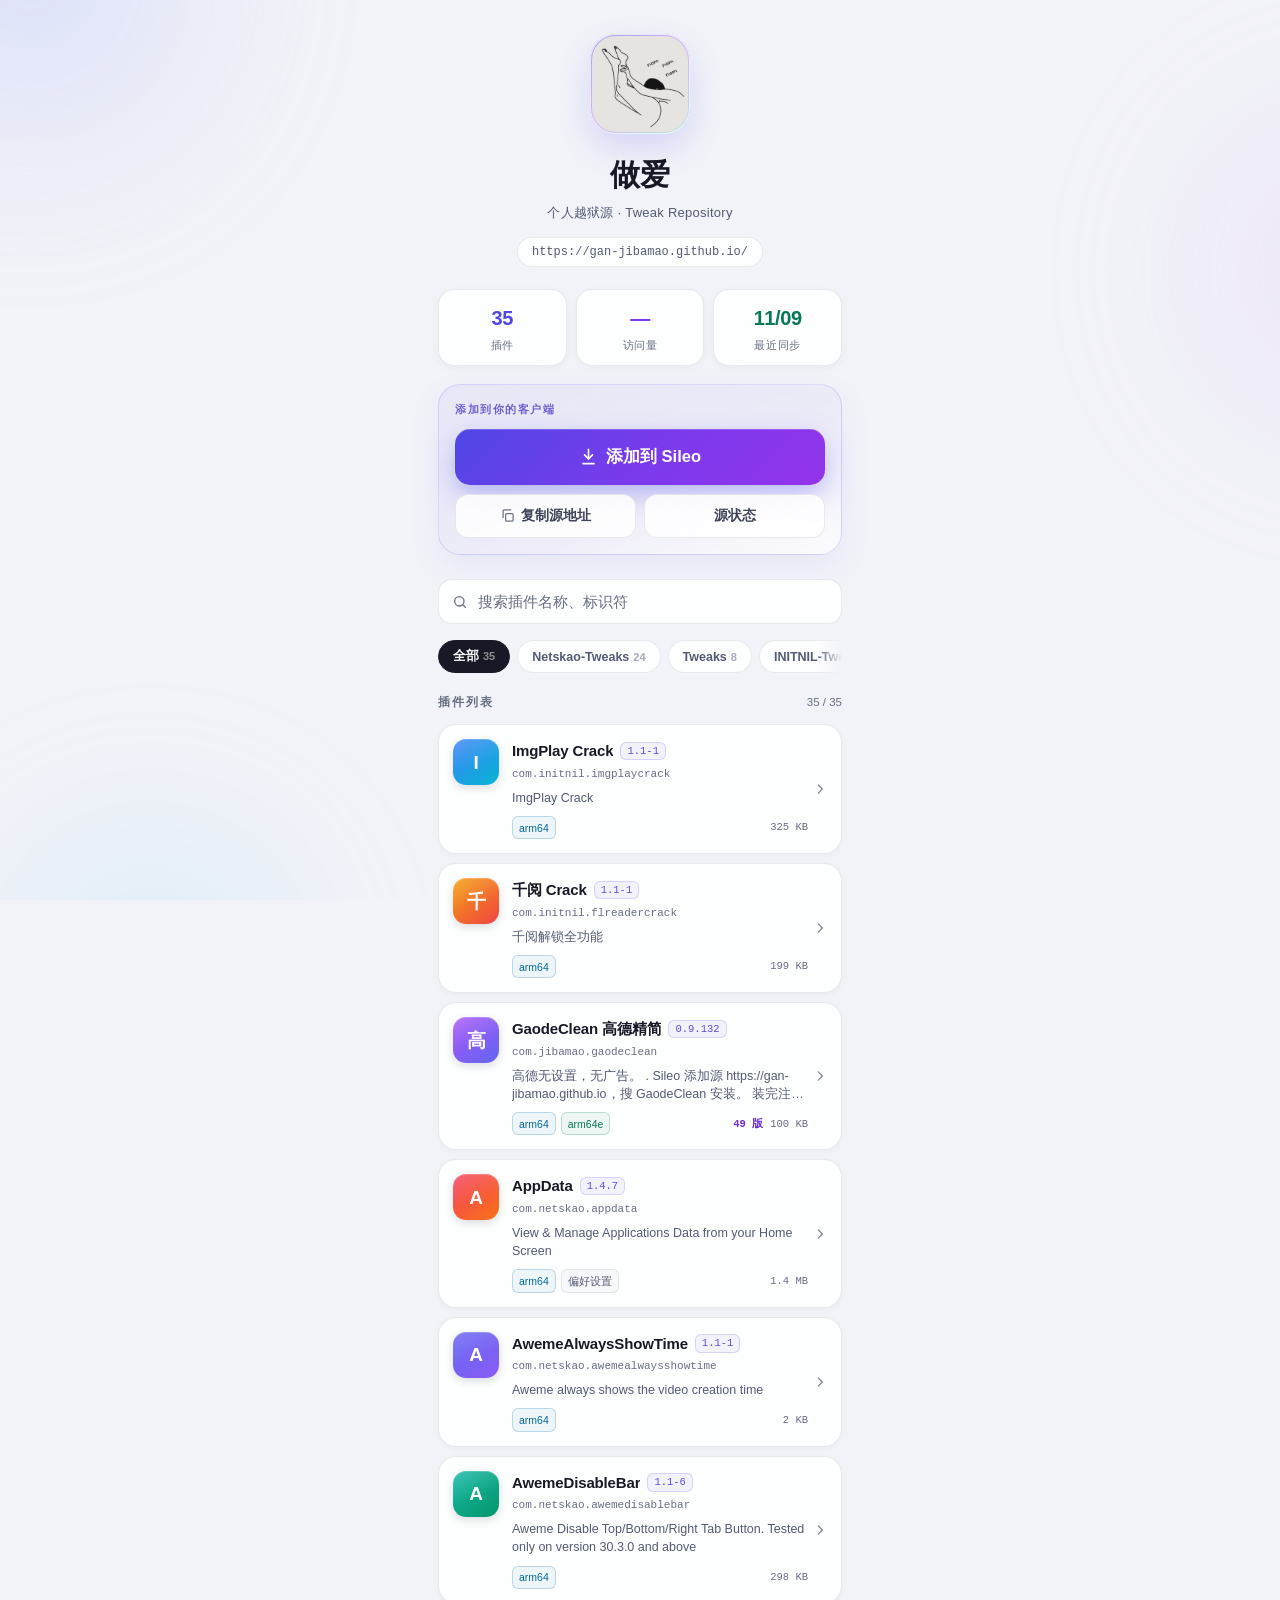
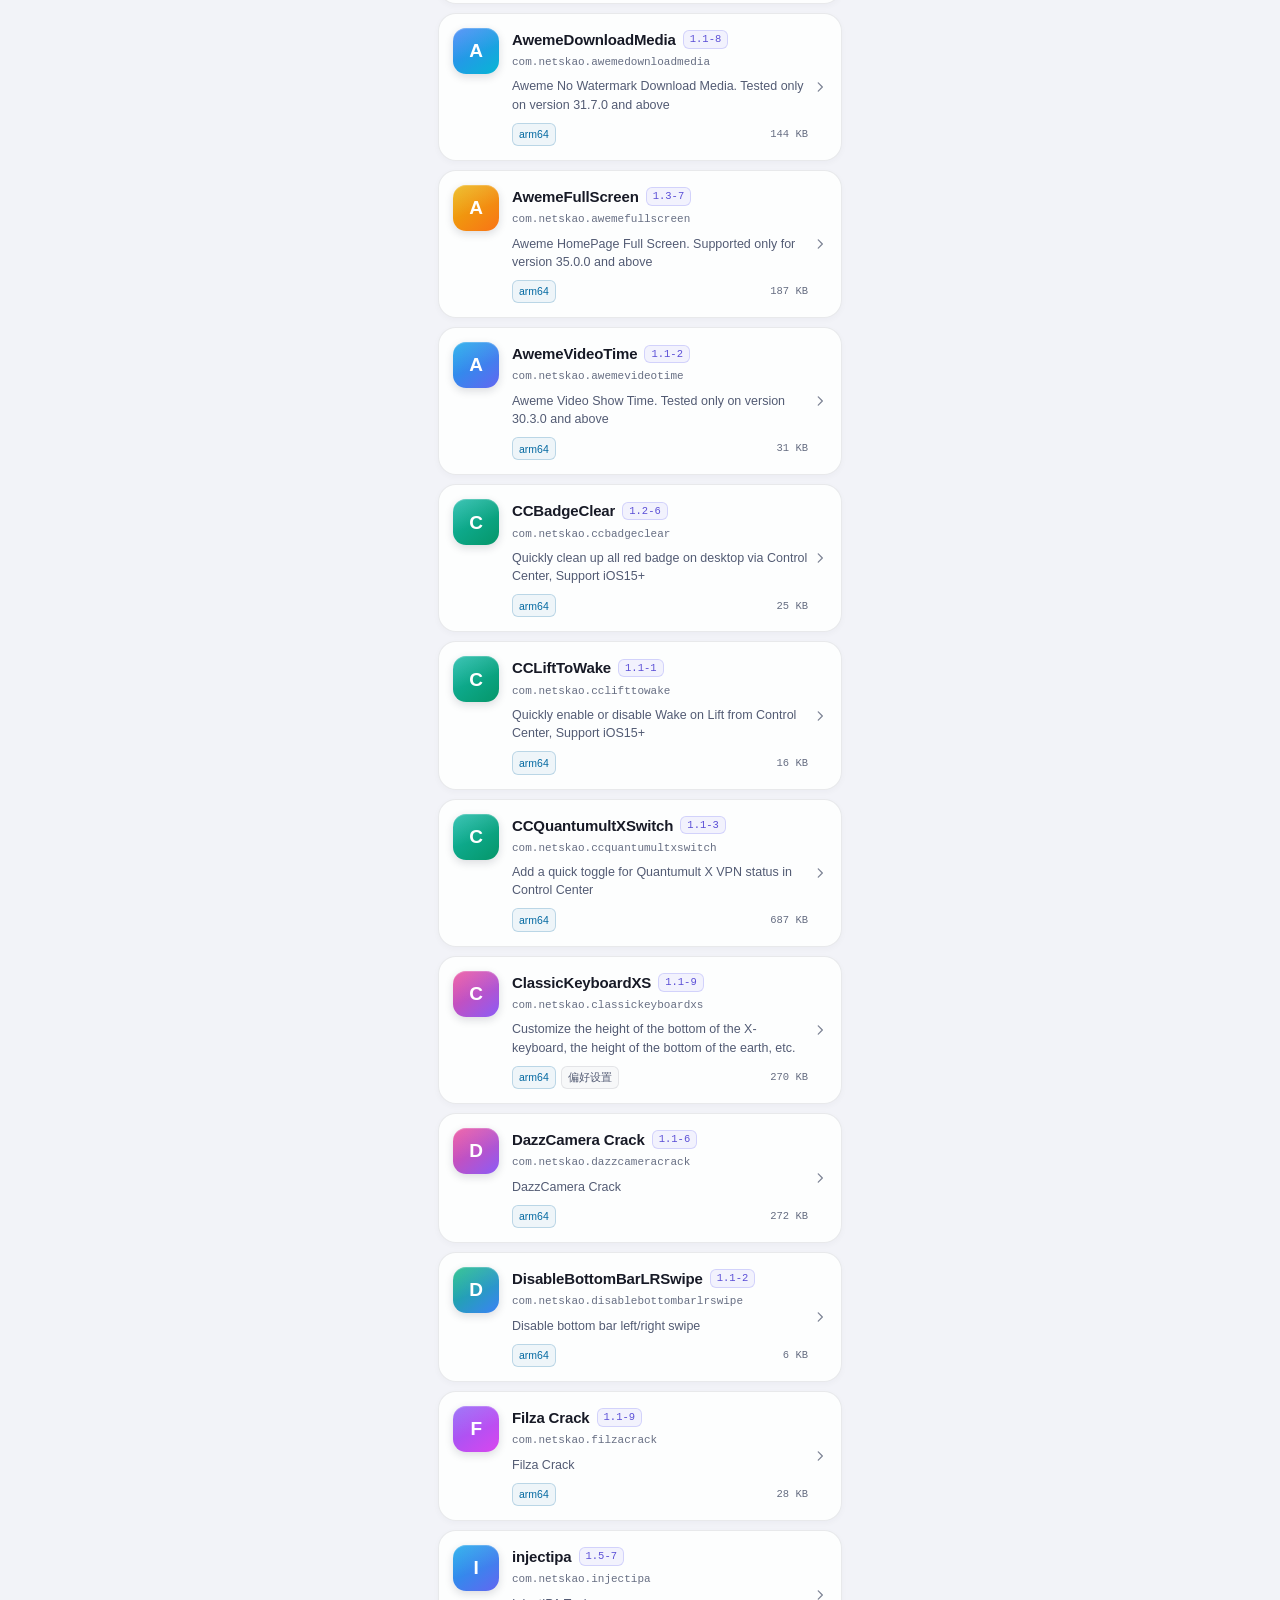
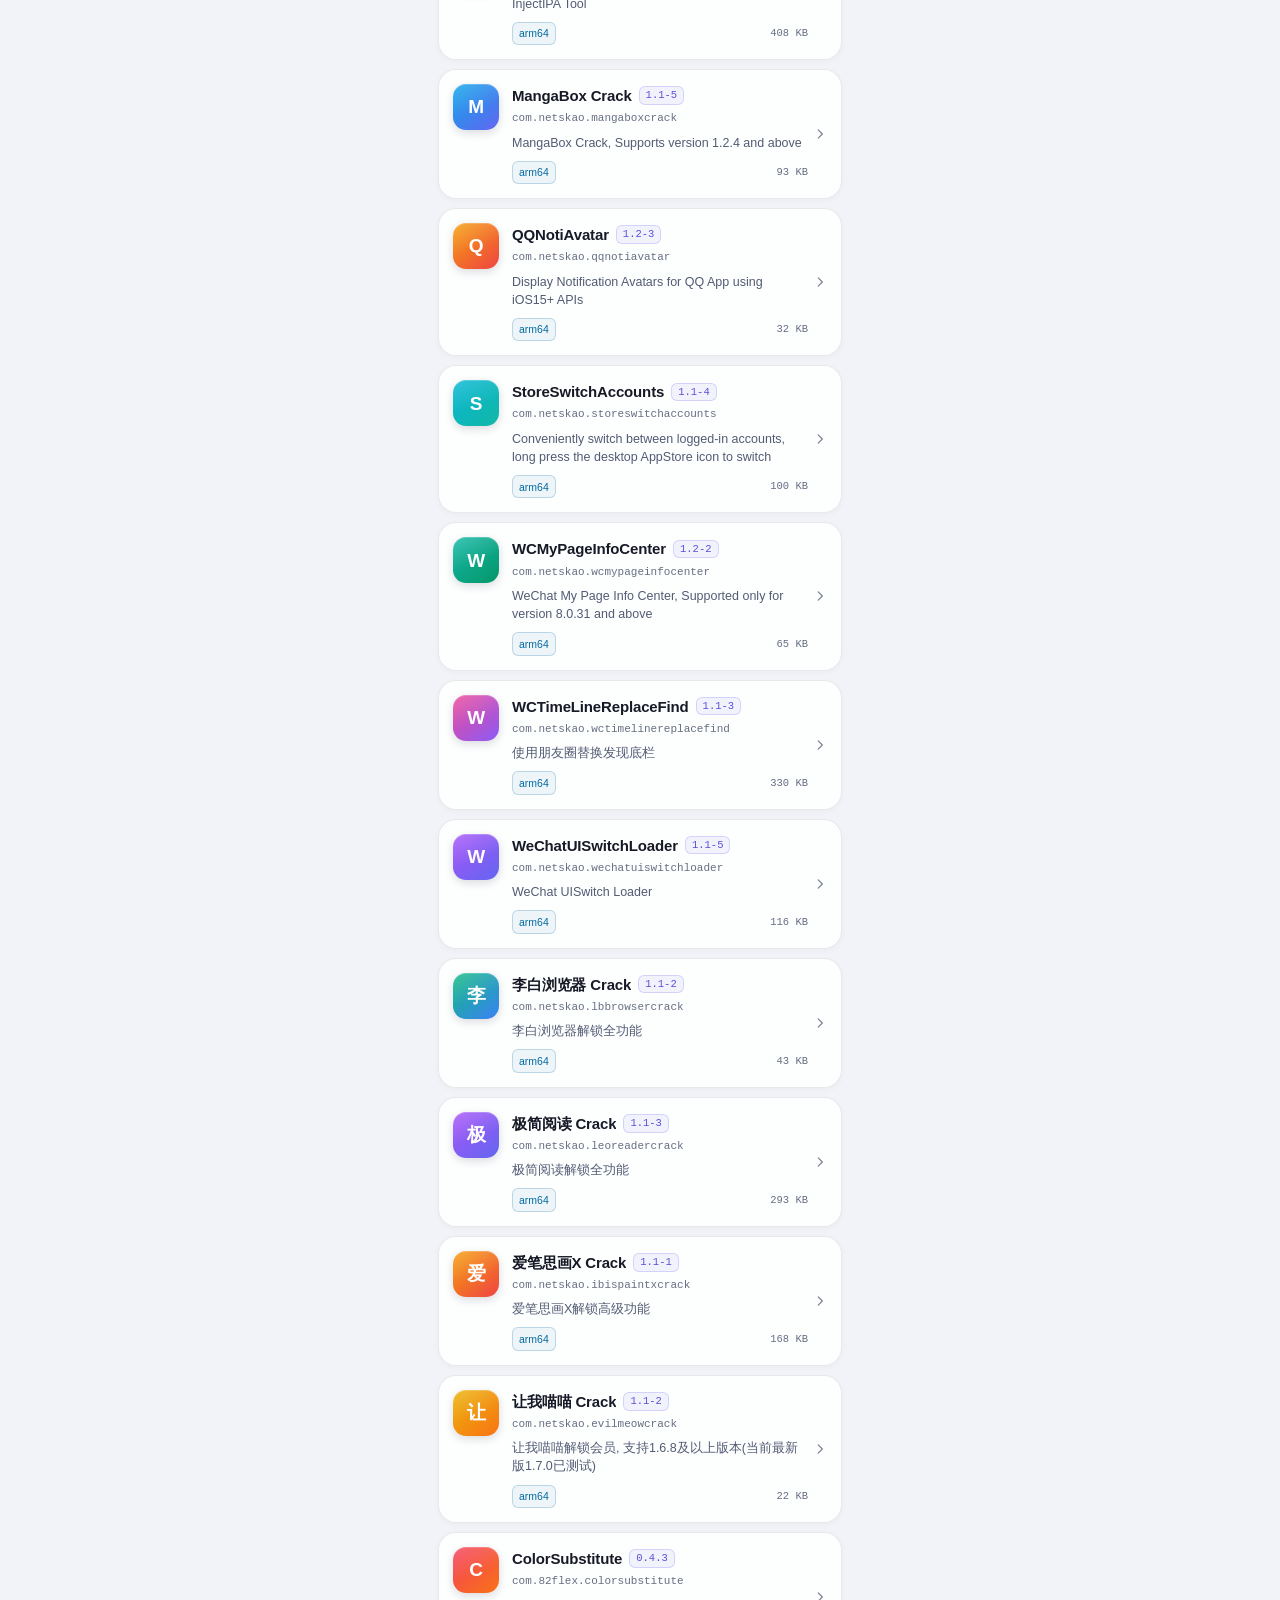
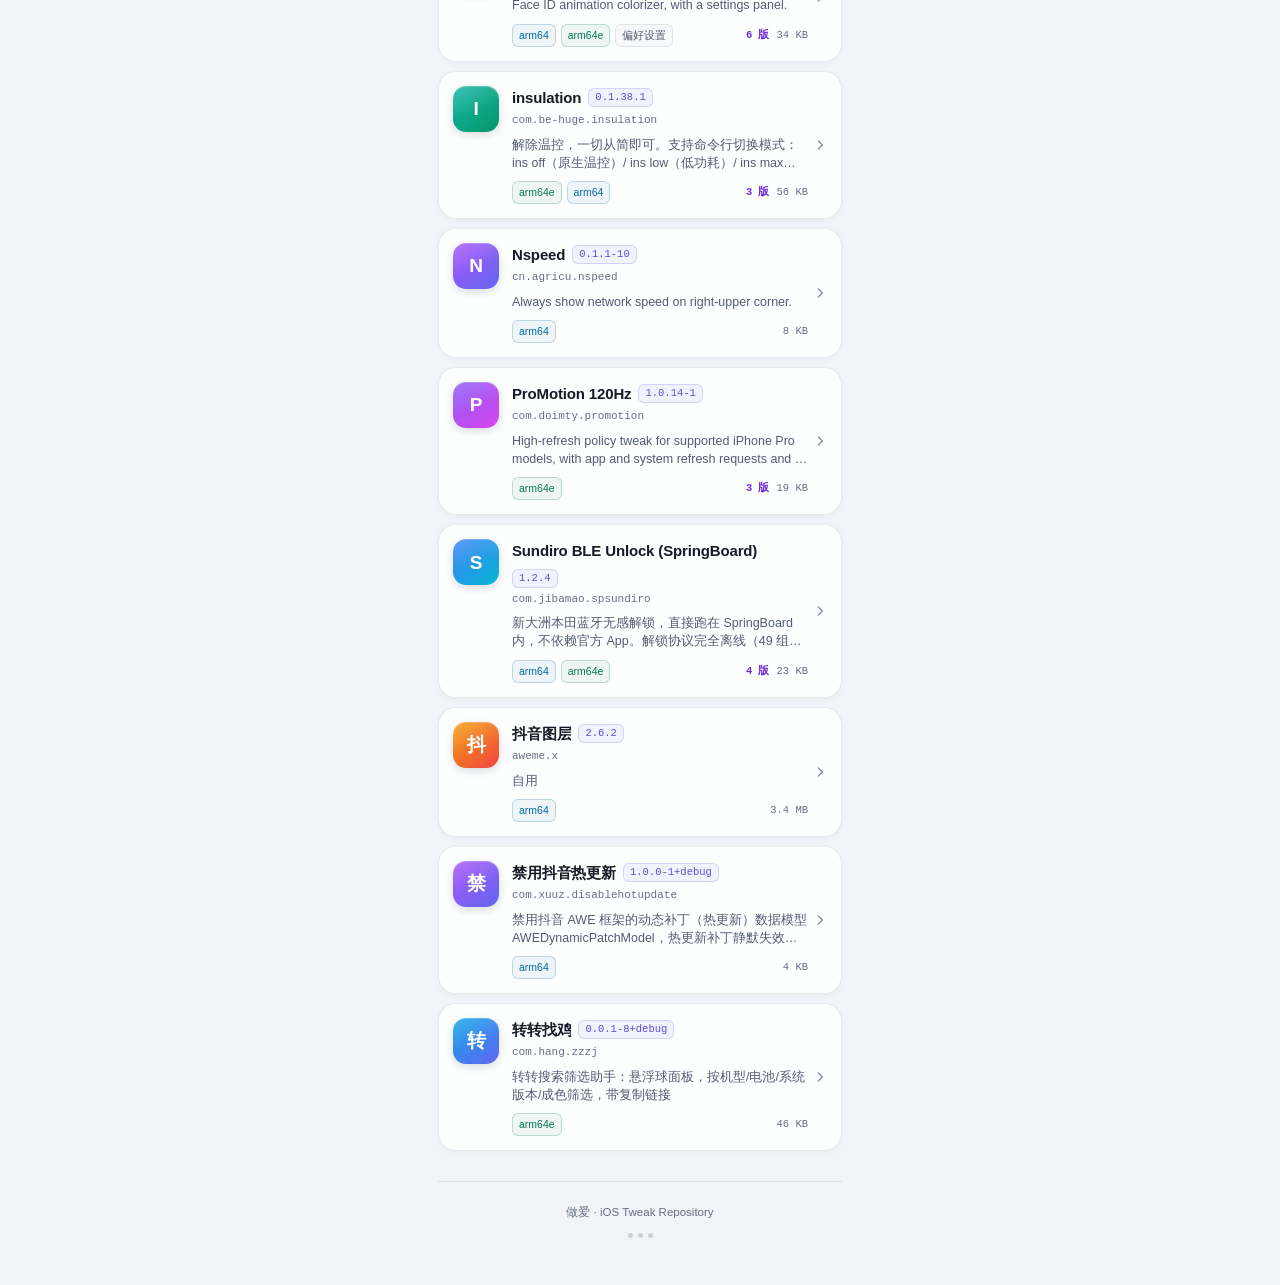
==== commit b4952235: "fix: chevron 对比度 + dim-2 达标 + 补文档 对比度实测（非文本 UI 门槛 3:1，正文 4.5:1）： - chevron opacity .45 → .85：亮色 1.76" ====
--- a/index.html
+++ b/index.html
@@ -6,7 +6,7 @@
 <meta name="apple-mobile-web-app-capable" content="yes">
 <meta name="theme-color" content="#f3f4f9">
 <title>做爱 · 源</title>
-<link rel="stylesheet" href="theme.css?v=1">
+<link rel="stylesheet" href="theme.css?v=2">
 <style>
 *{margin:0;padding:0;box-sizing:border-box;-webkit-tap-highlight-color:transparent}
 html{-webkit-text-size-adjust:100%}
@@ -150,12 +150,14 @@
   transition:background .15s,border-color .15s,transform .1s;
 }
 .pkg:active{transform:scale(.99);background:var(--panel-2)}
+/* 对比度实测：opacity .45 时亮色仅 1.76:1、深色 1.95:1，低于
+   非文本 UI 的 3:1 门槛。.85 时亮色 3.28、深色 4.16，刚好达标且不抢戏。 */
 .chev{
   width:14px;height:14px;flex:none;align-self:center;
-  color:var(--dim-2);opacity:.45;margin-left:-8px;
+  color:var(--dim-2);opacity:.85;margin-left:-8px;
   transition:opacity .15s,transform .15s;
 }
-.pkg:active .chev{opacity:.9;transform:translateX(2px)}
+.pkg:active .chev{opacity:1;transform:translateX(2px)}
 .ico{
   width:46px;height:46px;border-radius:13px;flex:none;
   display:grid;place-items:center;font-size:19px;font-weight:750;color:#fff;
--- a/theme.css
+++ b/theme.css
@@ -12,7 +12,7 @@
   /* 文字 */
   --txt:#171a26;
   --dim:#525b73;
-  --dim-2:#6b7387;
+  --dim-2:#666e82;
   --ok:#059669;
   /* 环境光 */
   --a1:#a5b4fc; --a1o:.42;
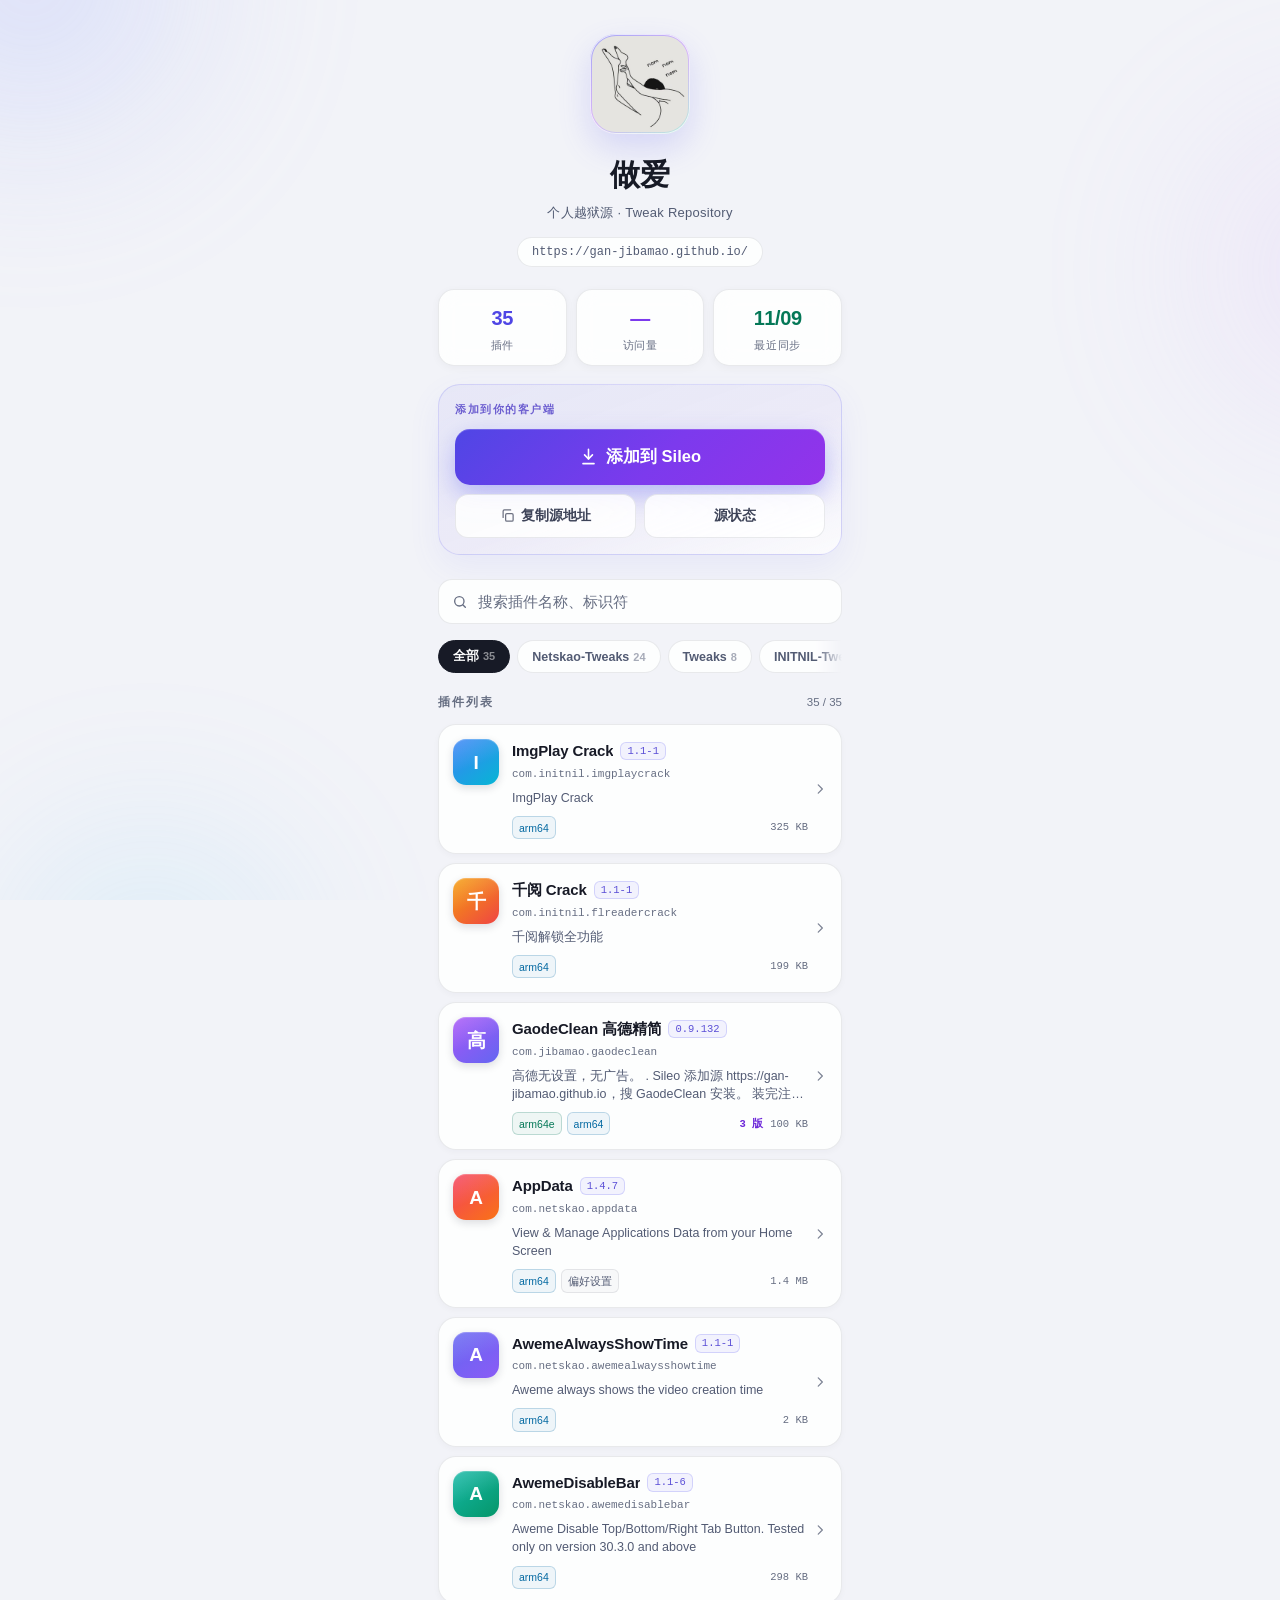
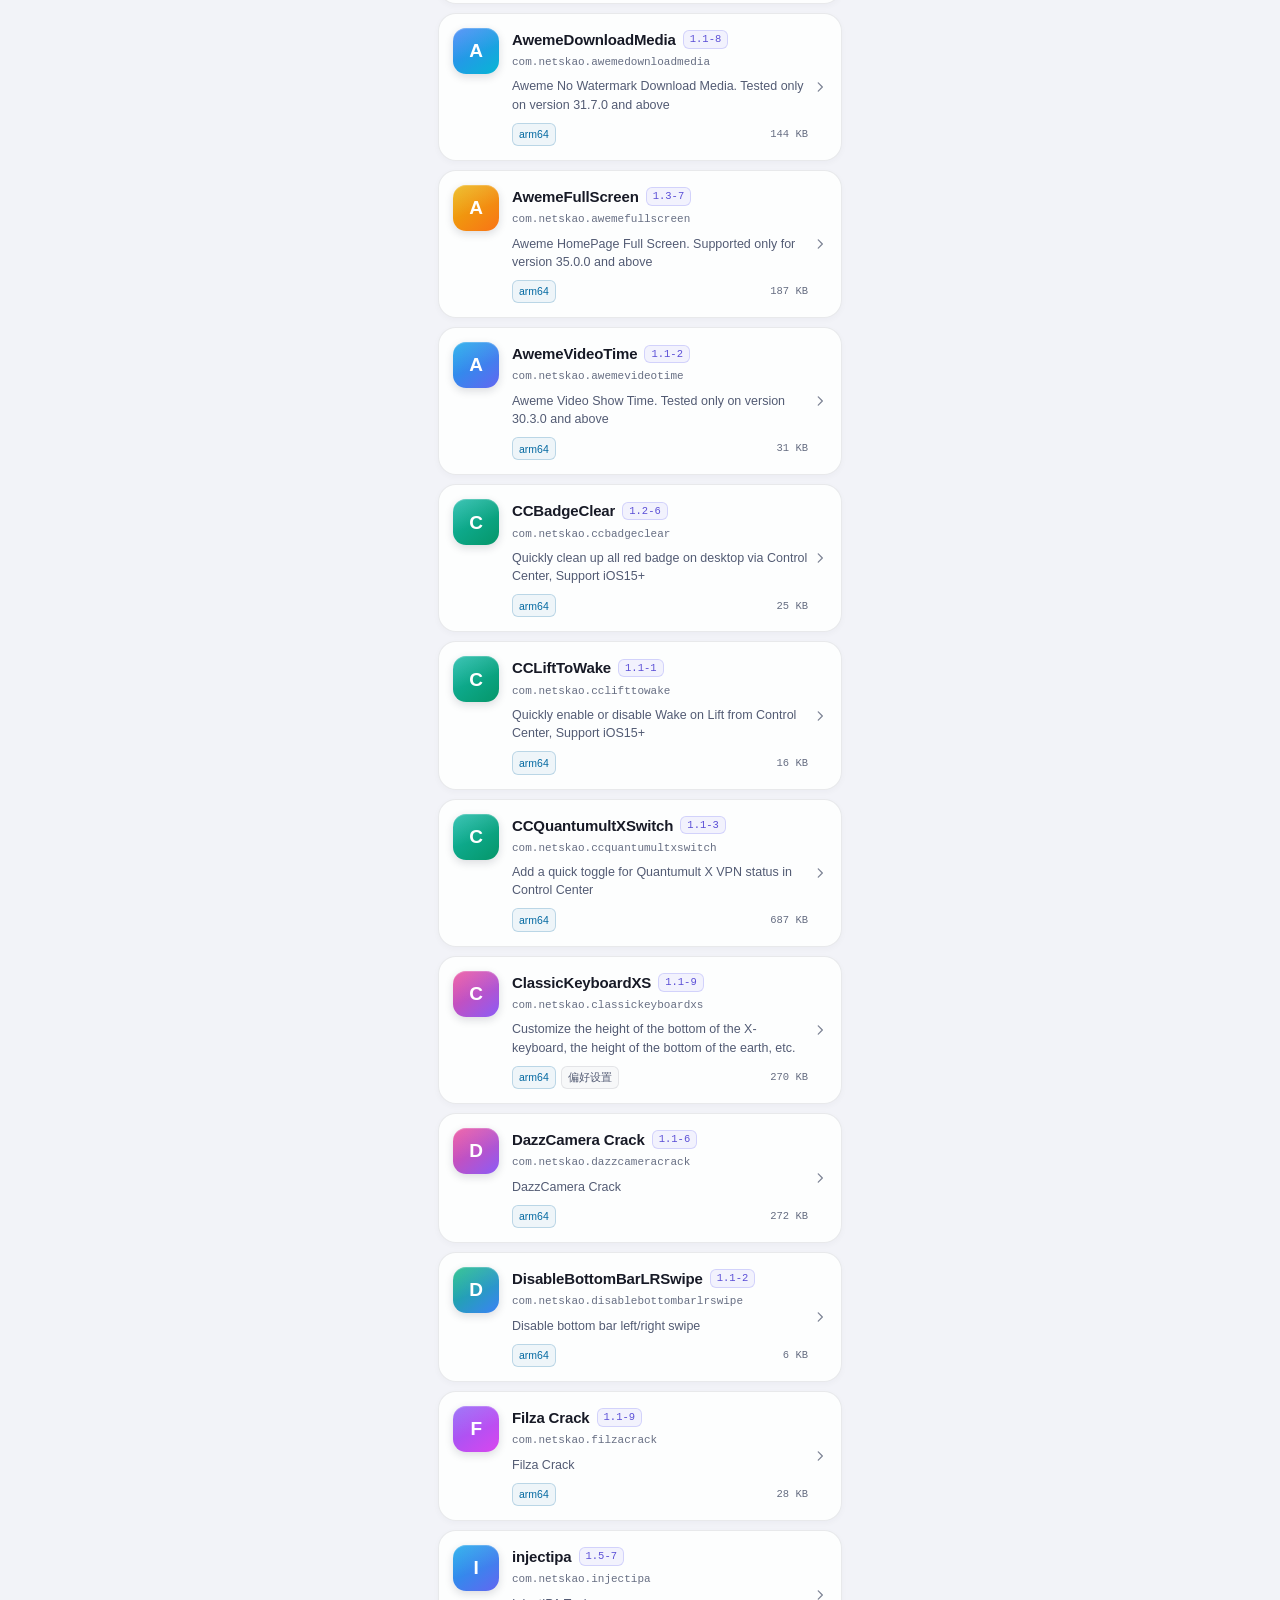
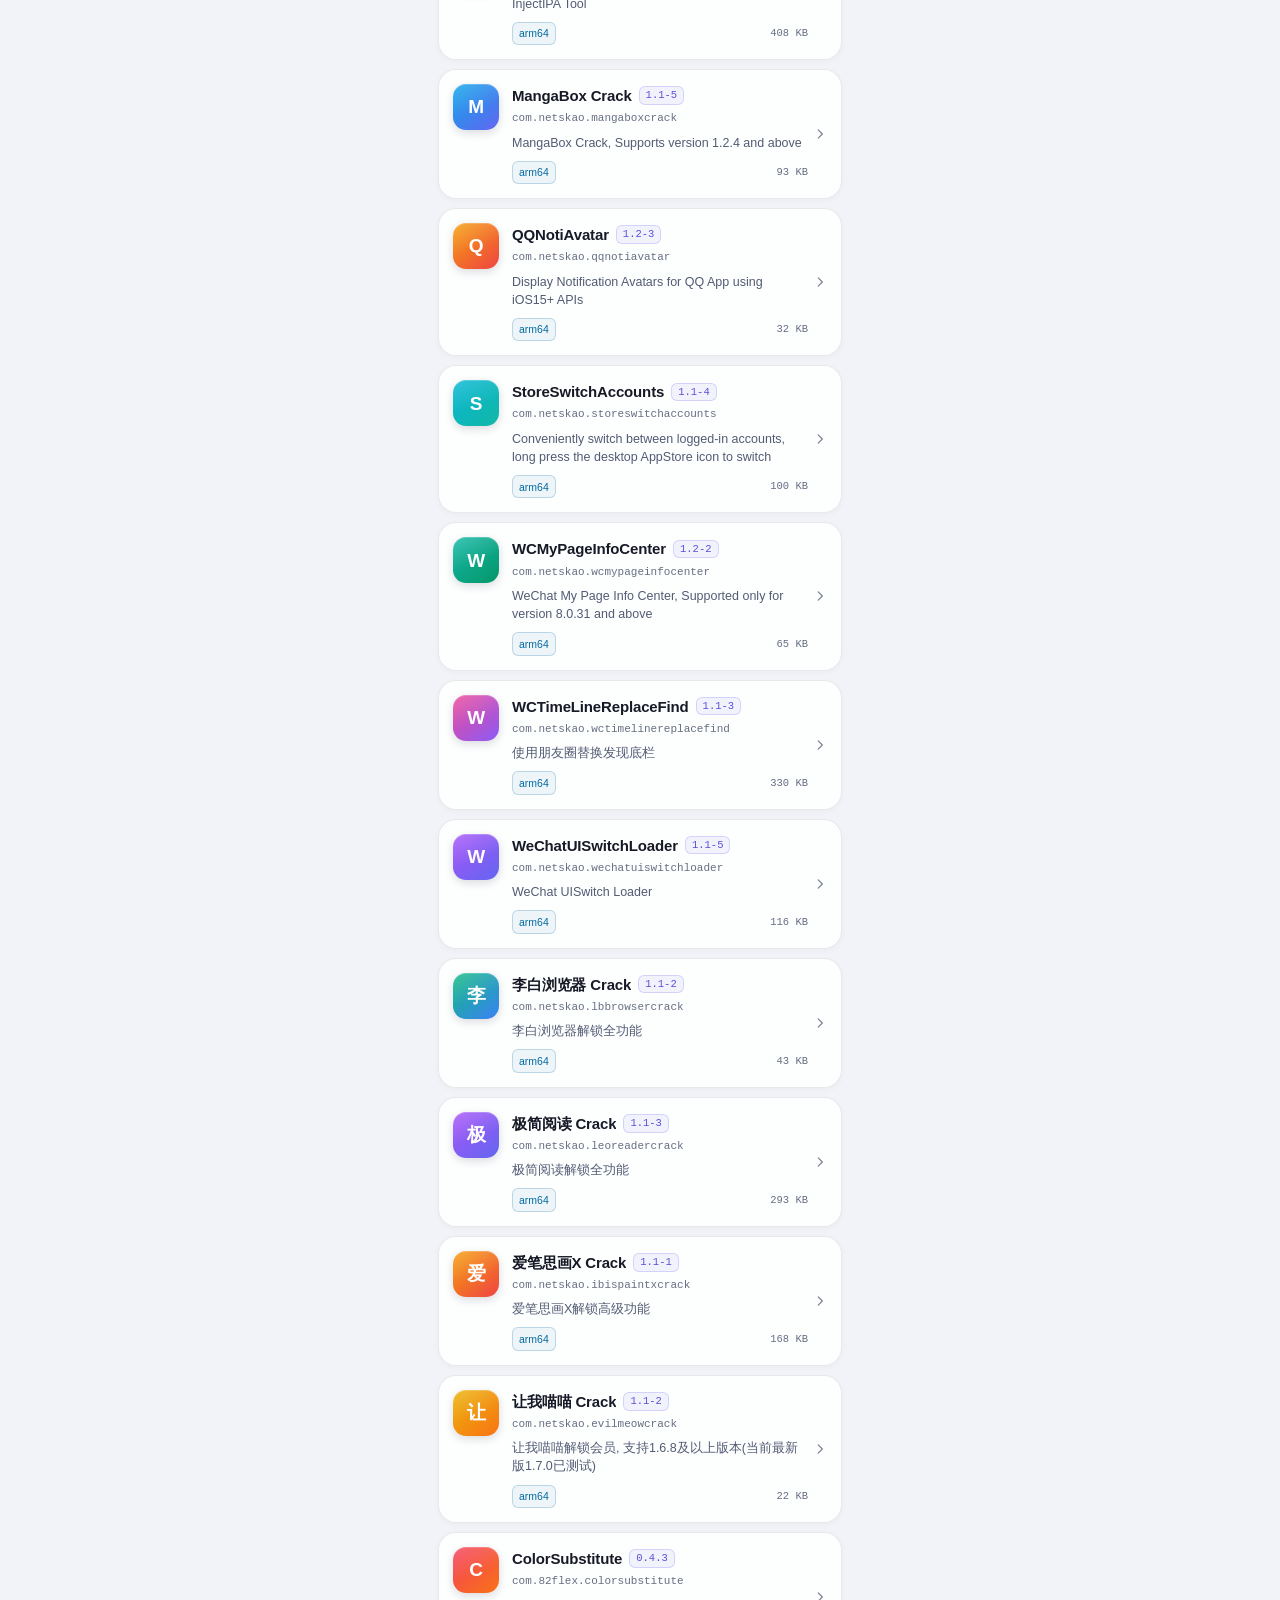
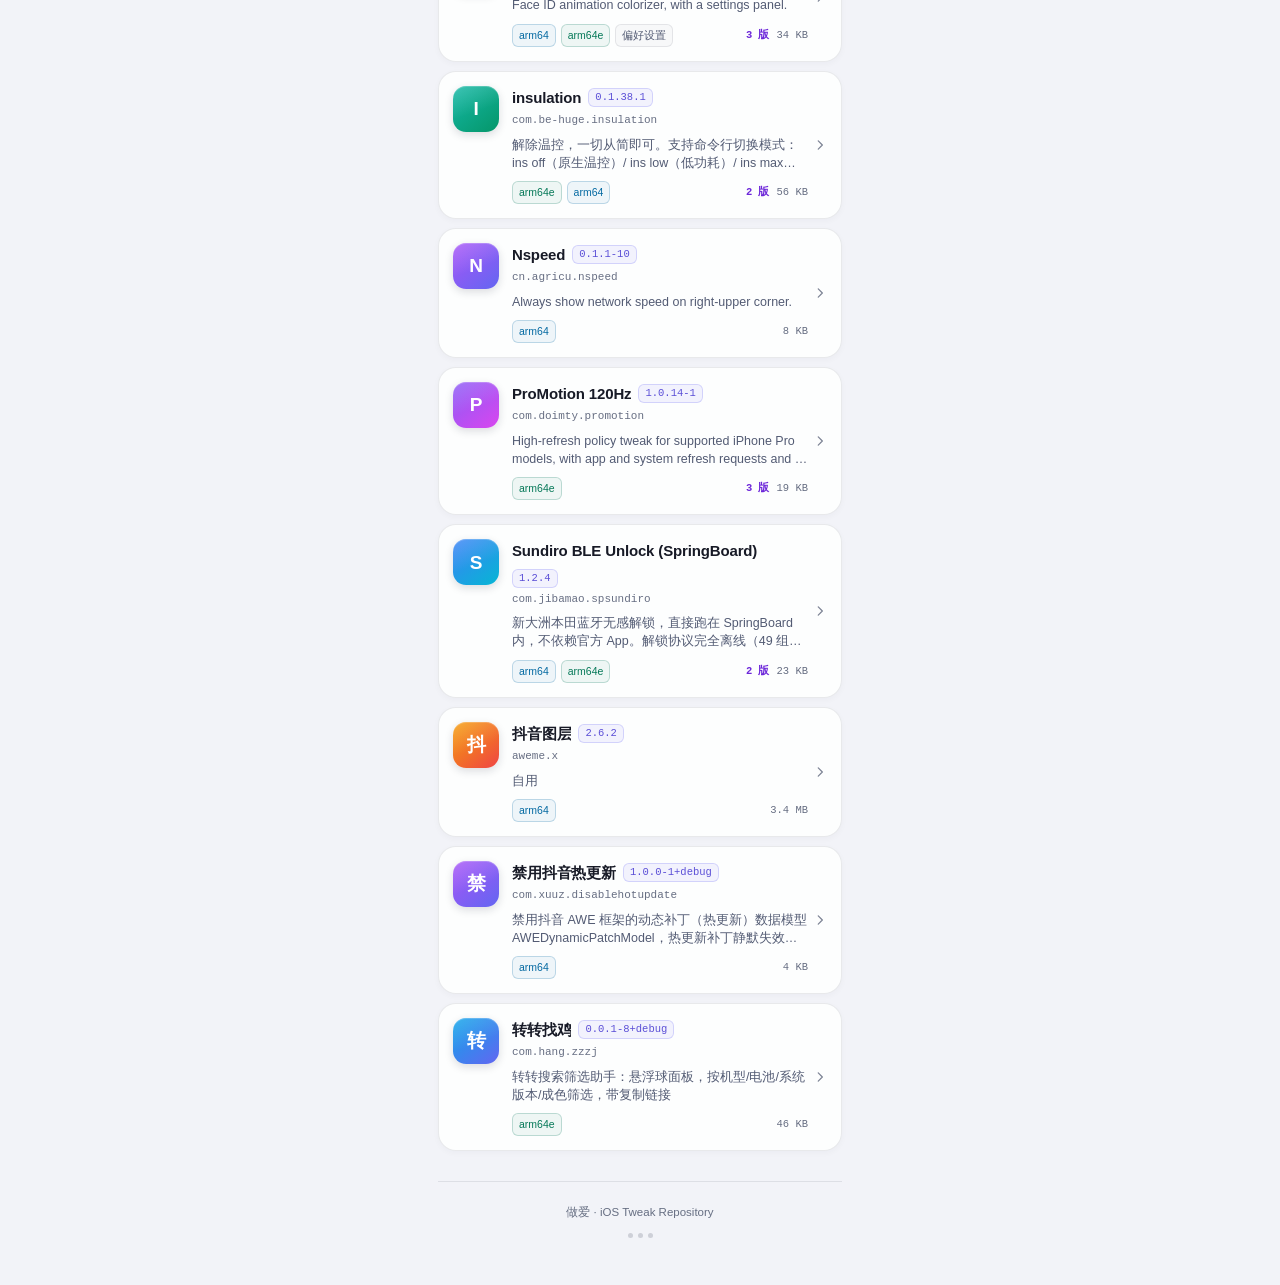
==== commit b84ac2a6: "fix: 版本徽记改用「不同版本号」计数，不再数 stanza 一个版本两个架构会被算成 2 版，导致 GaodeClean 显示「6 版」 而实际只有 3 个版本。改用 Set 记录不同版本号。" ====
--- a/index.html
+++ b/index.html
@@ -321,7 +321,9 @@
   var ALL=[], UNIQUE=[], SECTION='全部', QUERY='';
 
   /* 按包 ID 归并：同一包的多版本/多架构只保留最新一条，
-     并把所有架构收进 archs 数组，供卡片合成标签。 */
+     并把所有架构收进 archs、所有不同版本号收进 vers，供卡片合成标签。
+     注意 vers 记的是「不同版本号」，不是 stanza 数 —— 一个版本两个架构
+     只算 1 版，否则「6 版」实际只有 3 个版本。 */
   function dedupe(list){
     var map={};
     list.forEach(function(p){
@@ -329,16 +331,16 @@
       var cur=map[id];
       var arch=(p.Architecture||'').replace('iphoneos-','');
       if(!cur){
-        p.archs=arch?[arch]:[];
-        p.variants=1;
+        p.archs = arch?[arch]:[];
+        p.vers = [p.Version];
         map[id]=p;
         return;
       }
-      cur.variants++;
       if(arch && cur.archs.indexOf(arch)<0) cur.archs.push(arch);
+      if(cur.vers.indexOf(p.Version)<0) cur.vers.push(p.Version);
       if(verCmp(p.Version, cur.Version)>0){
-        var archs=cur.archs, variants=cur.variants;
-        map[id]=p; p.archs=archs; p.variants=variants;
+        var archs=cur.archs, vers=cur.vers;
+        map[id]=p; p.archs=archs; p.vers=vers;
       }
     });
     return Object.keys(map).map(function(k){ return map[k]; });
@@ -390,7 +392,8 @@
       if(p.Depends&&/preferenceloader/.test(p.Depends)) tags+='<span class="tag">偏好设置</span>';
 
       var right=kb(p.Size);
-      if(p.variants>1) right='<span class="more">'+p.variants+' 版</span> '+right;
+      var nver = (p.vers||[]).length;
+      if(nver>1) right='<span class="more">'+nver+' 版</span> '+right;
 
       return '<a class="pkg" href="sileo://package/'+encodeURIComponent(p.Package)+'">'+
         '<div class="ico" style="background:'+grad(p.Package)+'">'+esc(initial(name,p.Package))+'</div>'+
